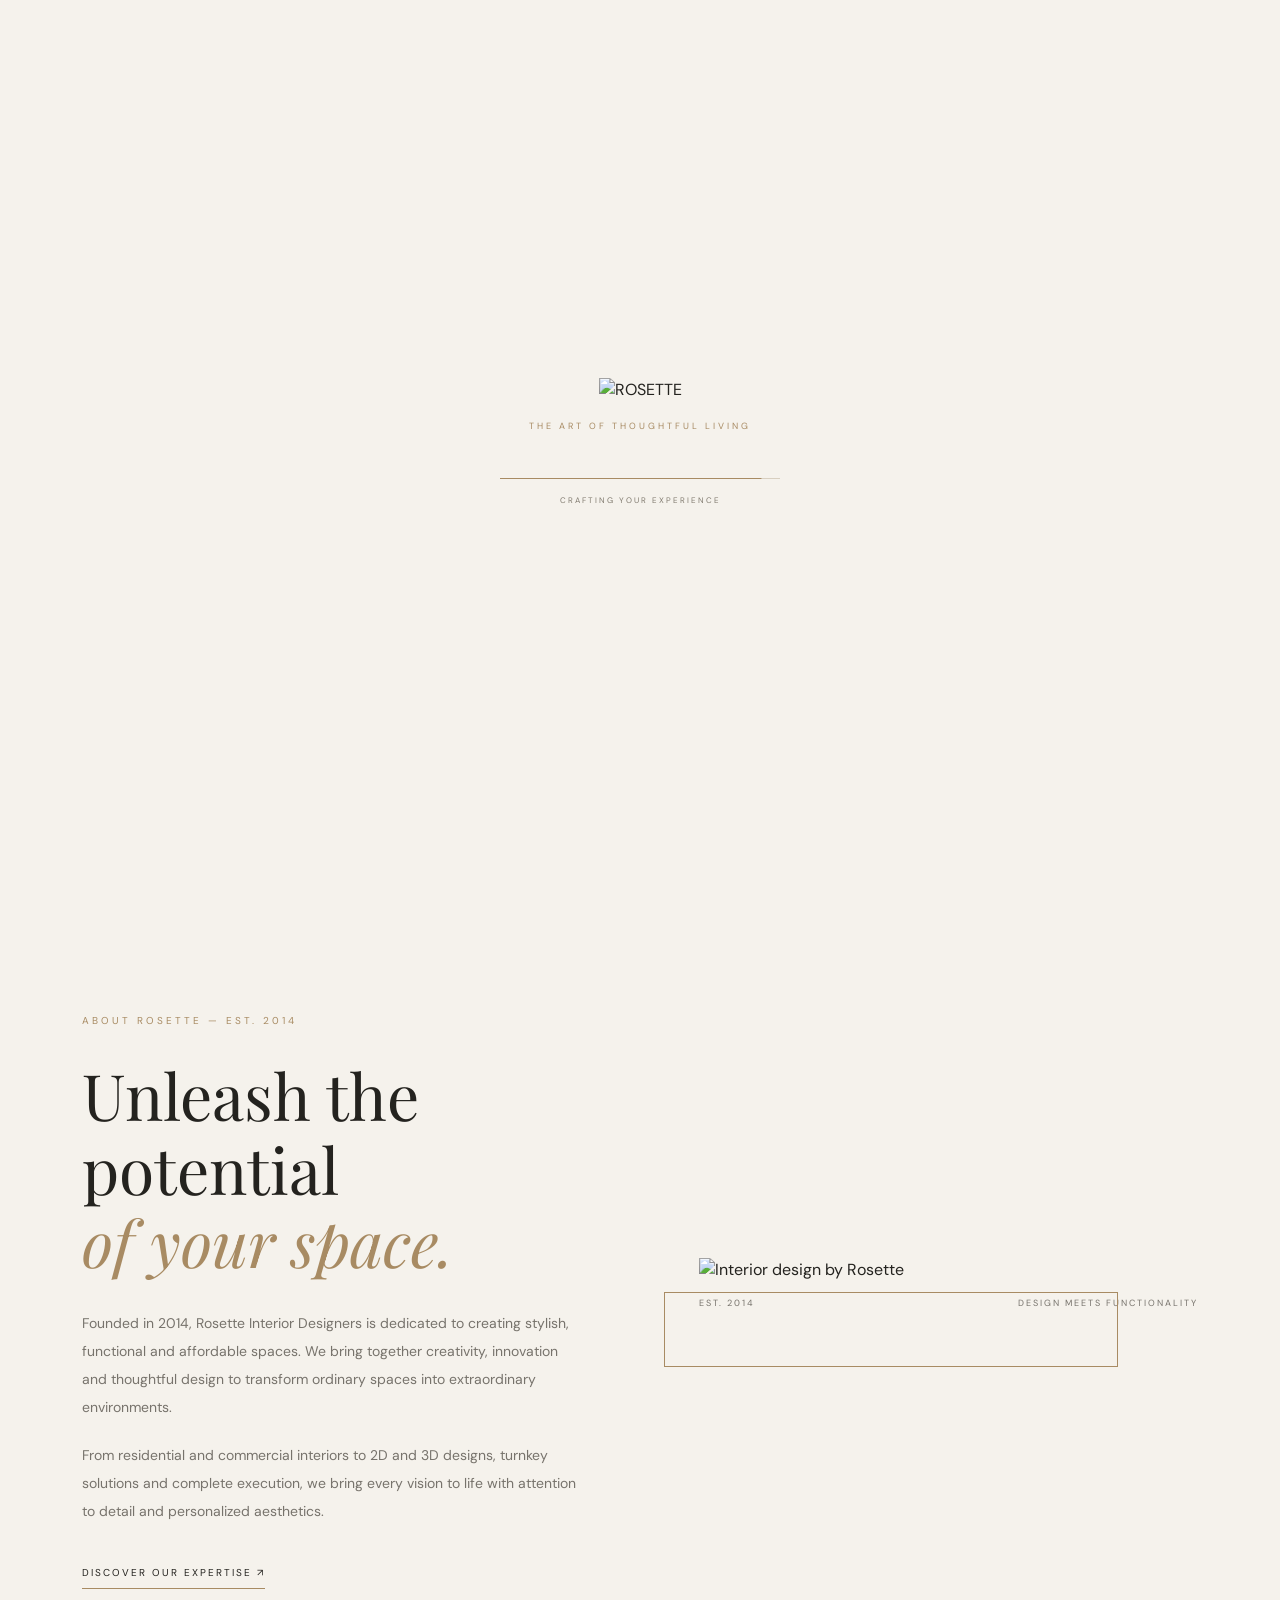
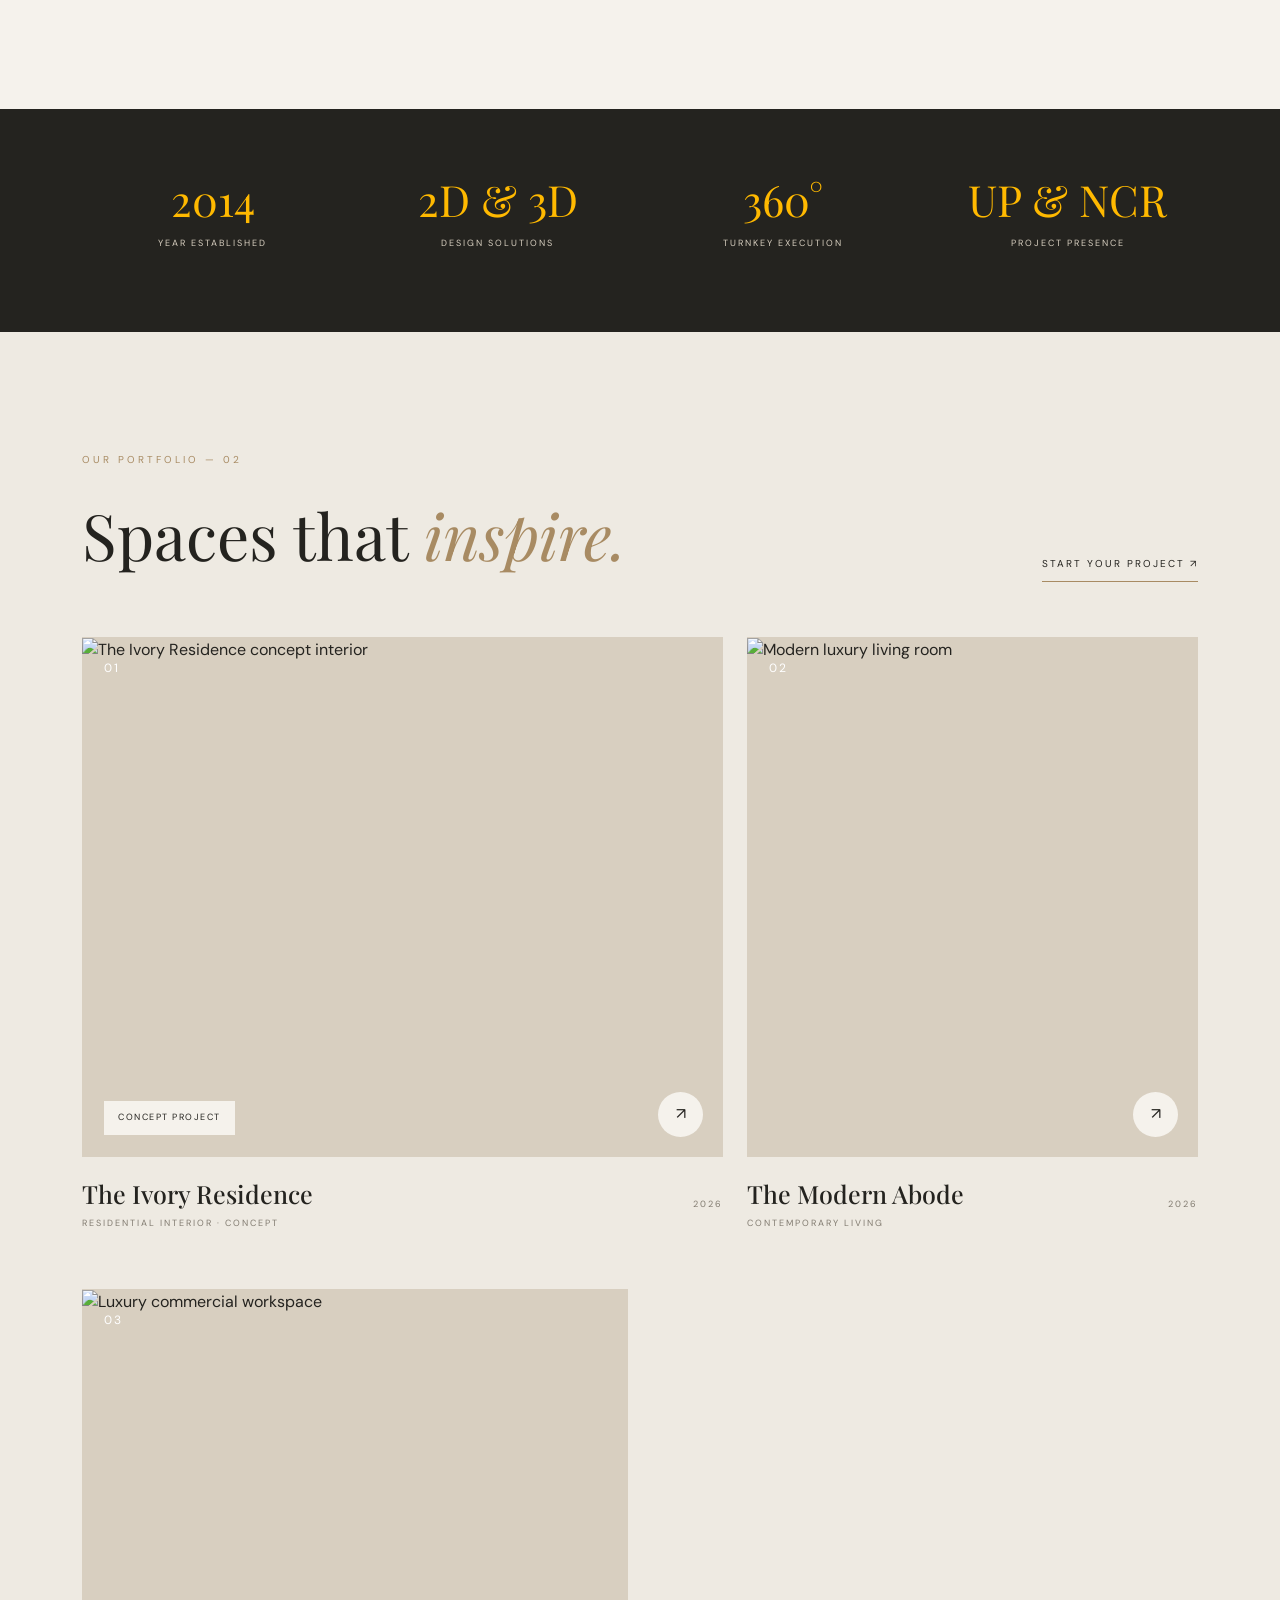
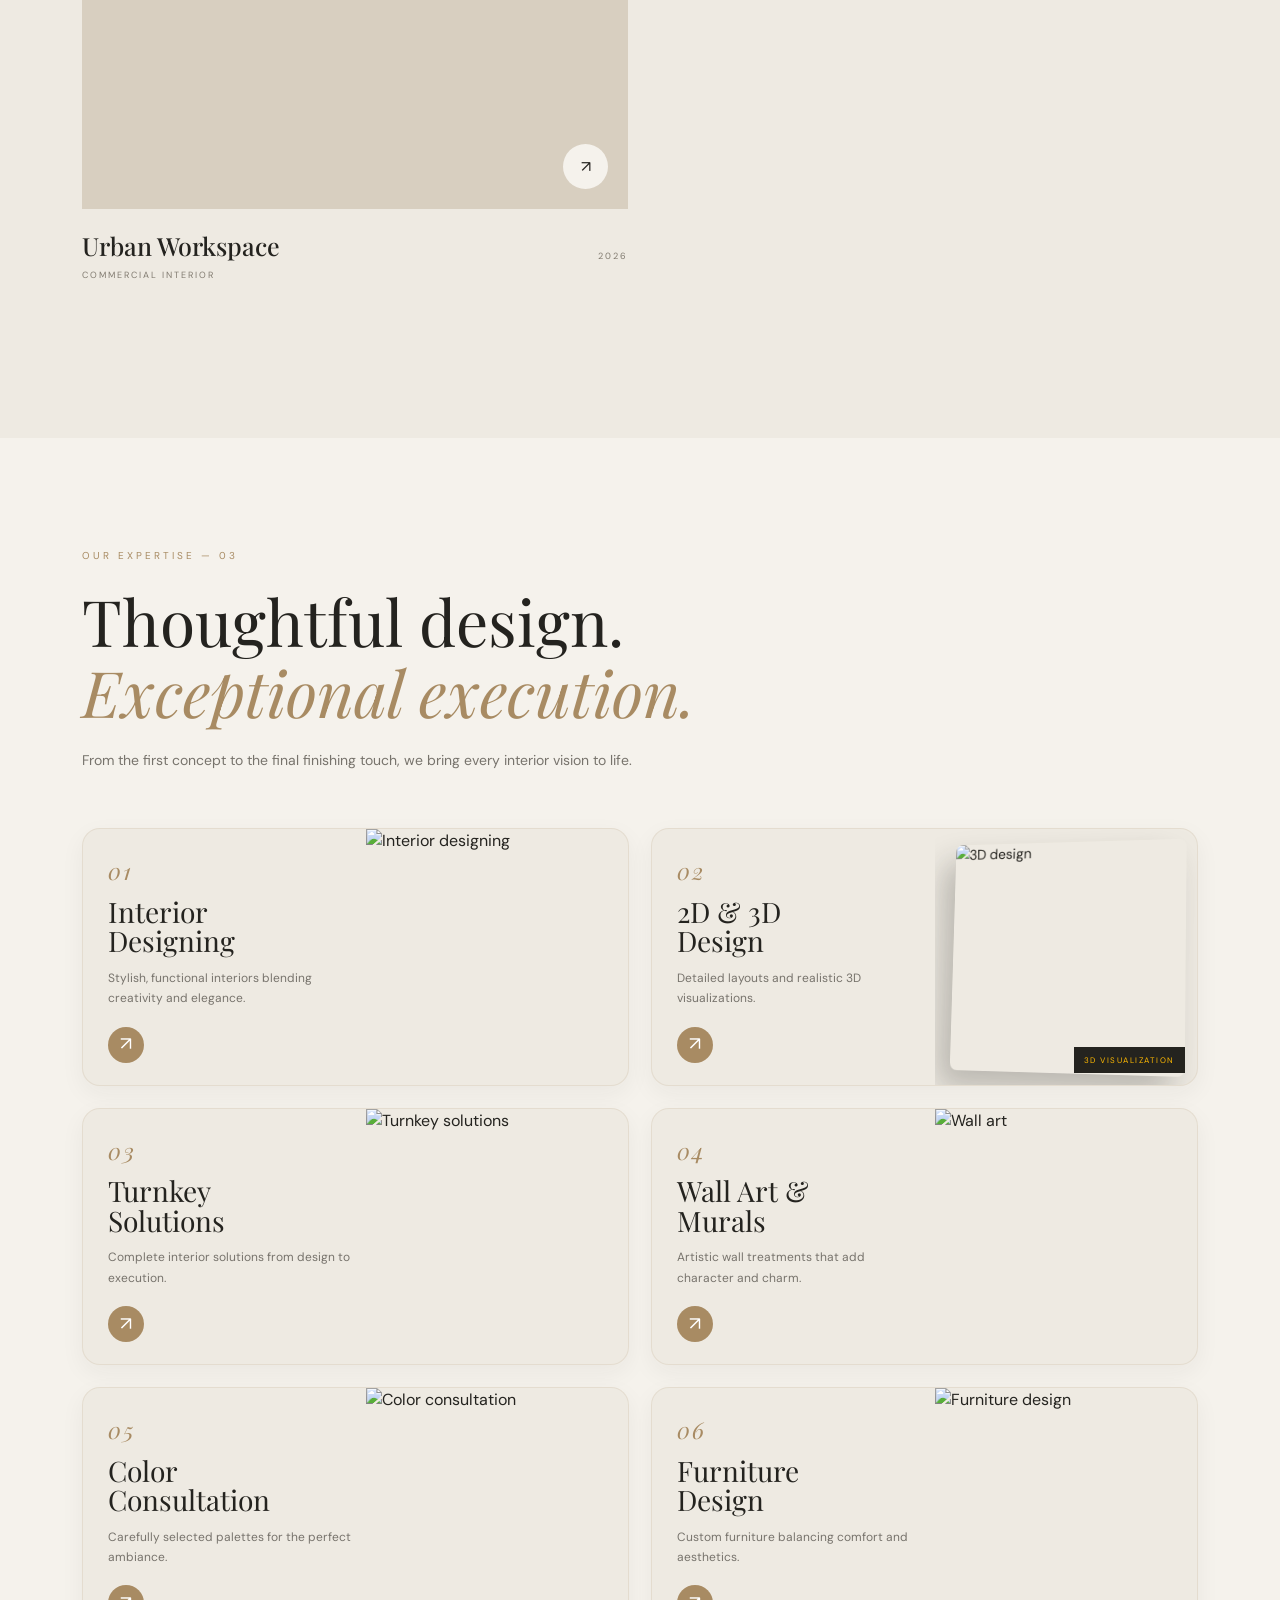
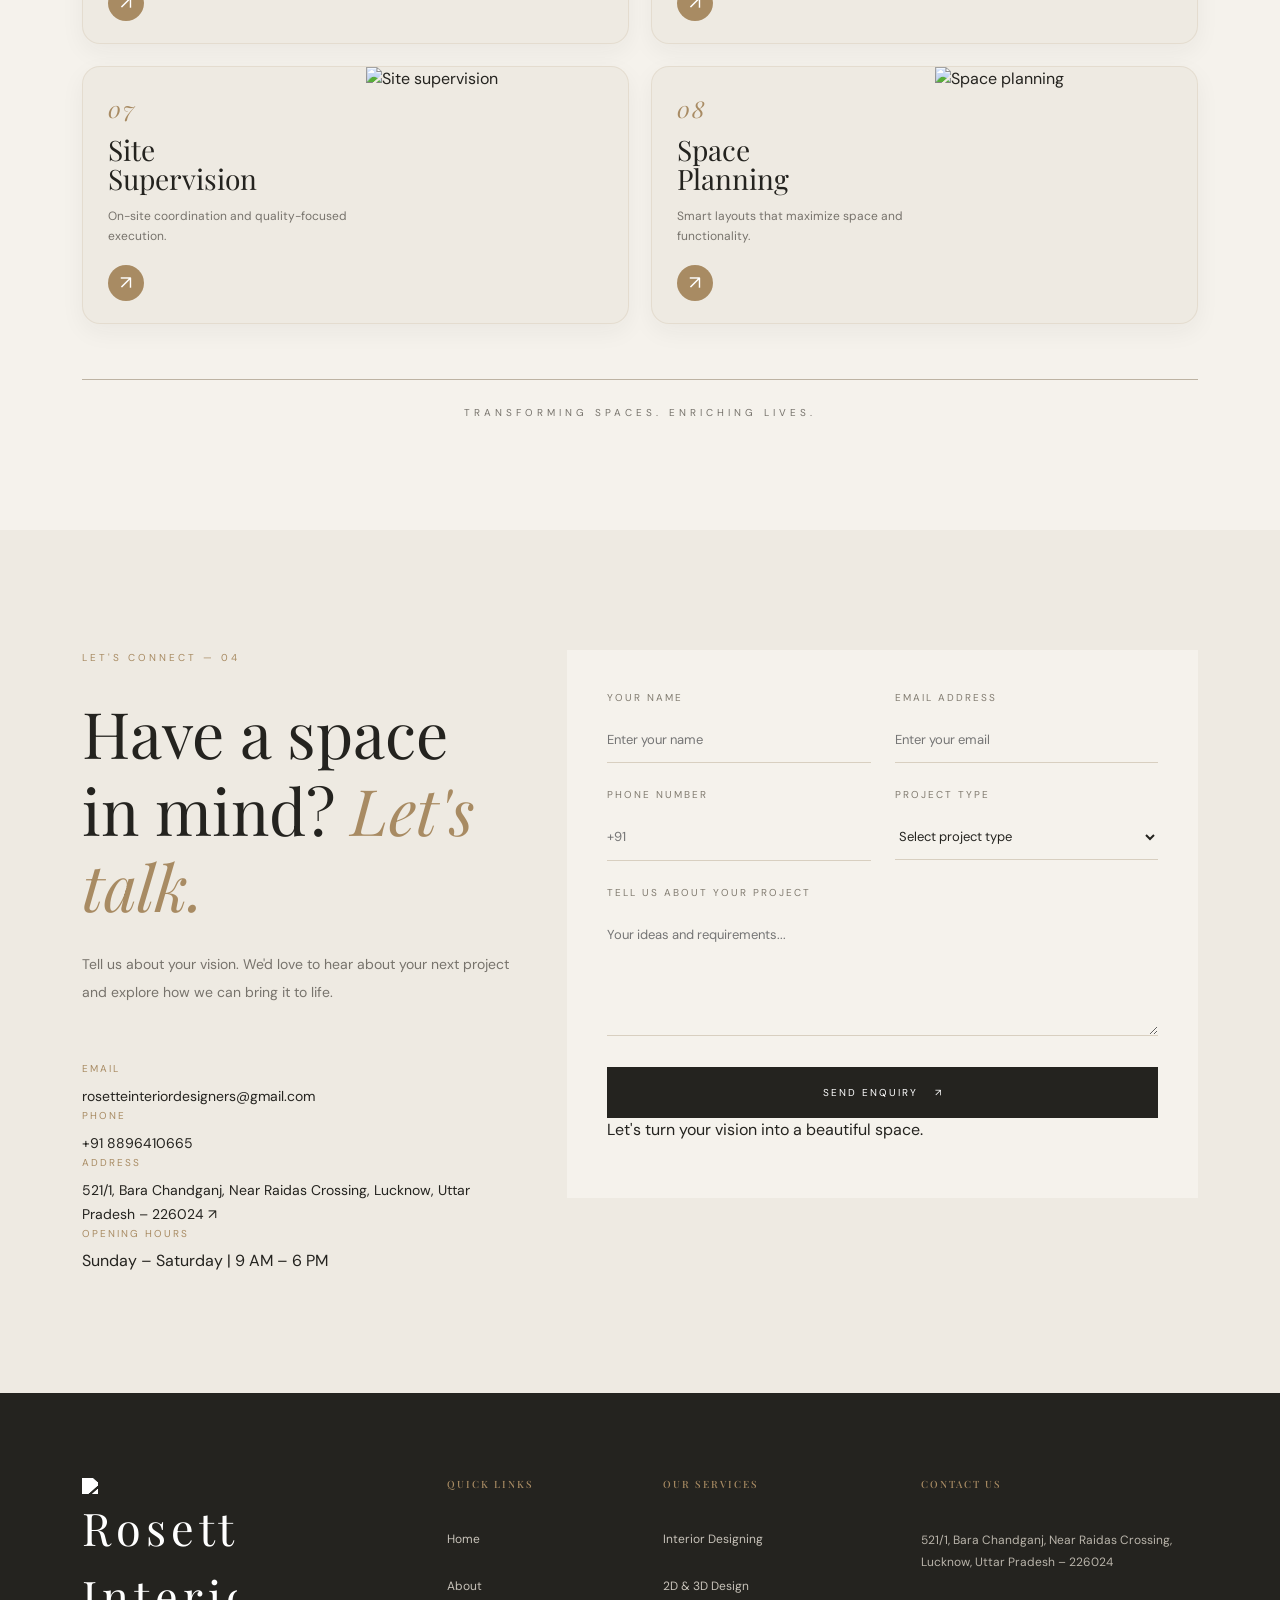
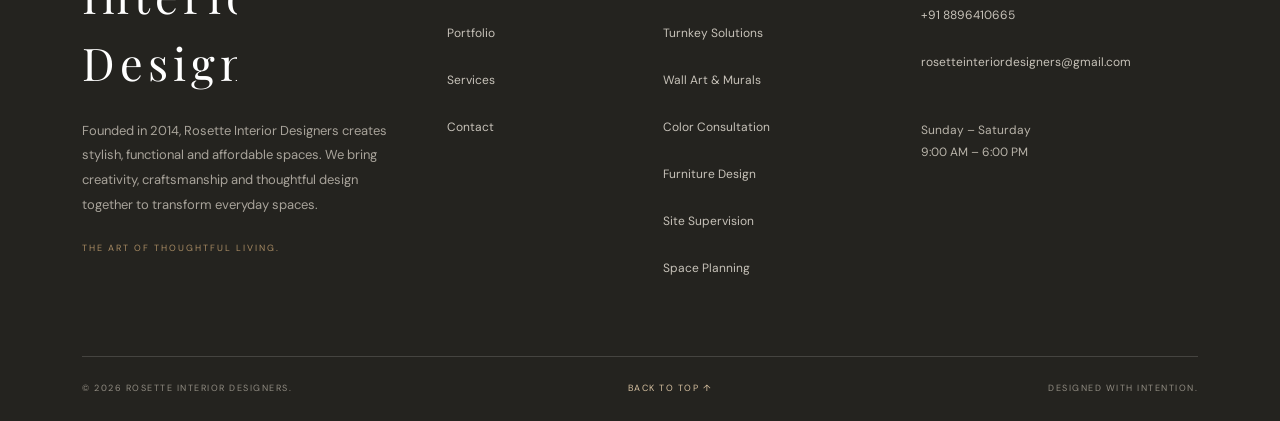
==== index.html @ 1263aec8 "Initial Rosette website" ====
<!DOCTYPE html>
<html lang="en">
<head>
    <meta charset="UTF-8">
    <meta name="viewport" content="width=device-width, initial-scale=1.0">

    <title>ROSETTE | Luxury Interior Design Studio</title>

    <!-- Google Fonts -->
    <link rel="preconnect" href="https://fonts.googleapis.com">
    <link rel="preconnect" href="https://fonts.gstatic.com" crossorigin>
    <link href="https://fonts.googleapis.com/css2?family=DM+Sans:wght@400;500;600;700&family=Playfair+Display:wght@400;500;600;700&display=swap" rel="stylesheet">

    
    <!-- Bootstrap CSS -->
    <link href="https://cdn.jsdelivr.net/npm/bootstrap@5.3.8/dist/css/bootstrap.min.css" rel="stylesheet">

    <!-- AOS CSS -->
    <link href="https://unpkg.com/aos@2.3.1/dist/aos.css" rel="stylesheet">

    <!-- Swiper CSS -->
    <link rel="stylesheet" href="https://cdn.jsdelivr.net/npm/swiper@11/swiper-bundle.min.css">

    <!-- Custom CSS -->
    <link rel="stylesheet" href="css/style.css">
    <link rel="stylesheet" href="css/responsive.css">
</head>

<body>

<!-- ROSETTE PRELOADER -->
<div class="rosette-preloader" id="preloader">

    <div class="preloader-content">

        <img src="https://rosetteinteriordesigners.co.in/wp-content/uploads/2023/11/rosette-logo-final-removebg-preview-1.png"
             alt="ROSETTE"
             class="preloader-logo">

        <p class="preloader-tagline">
            THE ART OF THOUGHTFUL LIVING
        </p>

        <div class="preloader-line">
            <span></span>
        </div>

        <p class="preloader-loading">CRAFTING YOUR EXPERIENCE</p>

    </div>

</div>





    <!-- Website content will come here -->


<!-- NAVBAR -->
<nav class="navbar navbar-expand-lg rosette-navbar">
    <div class="container-fluid px-5">

        <!-- LOGO -->
        <!-- <a class="navbar-brand" href="#">
            ROSETTE<span>.</span>
        </a> -->
<a class="navbar-brand" href="#home">
    <img src="https://rosetteinteriordesigners.co.in/wp-content/uploads/2023/11/rosette-logo-final-removebg-preview-1.png"
         alt="Rosette Interior Designers Logo"
         class="rosette-logo">
</a>

        <!-- MOBILE TOGGLE -->
        <button class="navbar-toggler" type="button"
            data-bs-toggle="collapse"
            data-bs-target="#navbarMenu">
            <span class="navbar-toggler-icon"></span>
        </button>

        <!-- NAVIGATION LINKS -->
        <div class="collapse navbar-collapse" id="navbarMenu">
            <ul class="navbar-nav ms-auto align-items-lg-center gap-lg-4">

                <li class="nav-item">
                    <a class="nav-link" href="#home">HOME</a>
                </li>

                <li class="nav-item">
                    <a class="nav-link" href="#about">ABOUT</a>
                </li>
<!--  -->



                <li class="nav-item">
                    <a class="nav-link" href="#projects">PROJECTS</a>
                </li>

                <li class="nav-item">
                    <a class="nav-link" href="#services">SERVICES</a>
                </li>



<li class="nav-item">
    <a class="nav-link" href="ceo.html">LEADERSHIP</a>
</li>


                <li class="nav-item">
                    <a class="nav-link contact-link" href="#contact">
                        LET'S TALK ↗
                    </a>
                </li>

            </ul>
        </div>

    </div>
</nav>


<!-- HERO SECTION -->
<section class="hero-section" id="home">

    <div class="hero-overlay"></div>

    <div class="hero-content">

        <p class="hero-label">INTERIOR DESIGN STUDIO — EST. 2026</p>

        <h1>
            Designing spaces.<br>
            <span>Creating emotions.</span>
        </h1>

        <p class="hero-description">
            Thoughtfully designed interiors that bring
            beauty, comfort and meaning into everyday living.
        </p>

        <a href="#projects" class="hero-button">
            EXPLORE OUR WORK <span>↗</span>
        </a>

    </div>

    <div class="hero-bottom">
        <span>RESIDENTIAL & COMMERCIAL</span>
        <span>SCROLL TO DISCOVER ↓</span>
    </div>

</section>





<!-- ABOUT SECTION -->

<section class="about-section" id="about">
  <div class="container">
    <div class="row align-items-center g-5">

      <div class="col-lg-6" data-aos="fade-right">
        <p class="section-label">ABOUT ROSETTE — EST. 2014</p>

        <h2 class="about-heading">
          Unleash the potential
          <span>of your space.</span>
        </h2>

        <p class="about-description">
          Founded in 2014, Rosette Interior Designers is dedicated
          to creating stylish, functional and affordable spaces.
          We bring together creativity, innovation and thoughtful
          design to transform ordinary spaces into extraordinary
          environments.
        </p>

        <p class="about-description">
          From residential and commercial interiors to 2D and 3D
          designs, turnkey solutions and complete execution, we
          bring every vision to life with attention to detail
          and personalized aesthetics.
        </p>

        <a href="#services" class="about-link">
          DISCOVER OUR EXPERTISE ↗
        </a>
      </div>

      <div class="col-lg-6" data-aos="fade-left">
        <div class="about-image-wrapper">
          <img
            src="https://images.unsplash.com/photo-1600210492486-724fe5c67fb0?q=85&w=1000"
            alt="Interior design by Rosette"
            class="about-image"
          >

          <div class="image-caption">
            <span>EST. 2014</span>
            <span>DESIGN MEETS FUNCTIONALITY</span>
          </div>
        </div>
      </div>

    </div>
  </div>
</section>

  








<!--  -->

<section class="experience-section">
  <div class="container">
    <div class="row g-4 text-center">

      <div class="col-6 col-lg-3">
        <h2>2014</h2>
        <p>YEAR ESTABLISHED</p>
      </div>

      <div class="col-6 col-lg-3">
        <h2>2D & 3D</h2>
        <p>DESIGN SOLUTIONS</p>
      </div>

      <div class="col-6 col-lg-3">
        <h2>360°</h2>
        <p>TURNKEY EXECUTION</p>
      </div>

      <div class="col-6 col-lg-3">
        <h2>UP & NCR</h2>
        <p>PROJECT PRESENCE</p>
      </div>

    </div>
  </div>
</section>





<!-- FEATURED PROJECTS -->
<section class="projects-section" id="projects">

    <div class="container">

        <div class="projects-heading" data-aos="fade-up">
            <div>
                <p class="section-label">OUR PORTFOLIO — 02</p>
                <h2 class="projects-title">
                    Spaces that <span>inspire.</span>
                </h2>
            </div>

            <a href="#contact" class="view-all">
                START YOUR PROJECT ↗
            </a>
        </div>

        <div class="row g-4">

            <!-- PROJECT 1 -->
           
<div class="col-lg-7" data-aos="fade-up">
    <a href="projects/project.html?id=1" class="project-card">
        <div class="project-image">
            <img src="https://images.unsplash.com/photo-1600210492486-724fe5c67fb0?q=85&w=1400"
                 alt="The Ivory Residence concept interior">
            <span class="project-number">01</span>
            <span class="project-arrow">↗</span>
            <span class="concept-tag">CONCEPT PROJECT</span>
        </div>

        <div class="project-info">
            <div>
                <h3>The Ivory Residence</h3>
                <p>RESIDENTIAL INTERIOR · CONCEPT</p>
            </div>
            <span>2026</span>
        </div>
    </a>
</div>


            <!-- PROJECT 2 -->
            <div class="col-lg-5" data-aos="fade-up" data-aos-delay="150">

                <a href="projects/project.html?id=2"
                   class="project-card">

                    <div class="project-image">
                        <img
                            src="https://images.unsplash.com/photo-1600607687939-ce8a6c25118c?q=85&w=1200"
                            alt="Modern luxury living room"
                        >

                        <span class="project-number">02</span>
                        <span class="project-arrow">↗</span>
                    </div>

                    <div class="project-info">
                        <div>
                            <h3>The Modern Abode</h3>
                            <p>CONTEMPORARY LIVING</p>
                        </div>
                        <span>2026</span>
                    </div>

                </a>
            </div>

            <!-- PROJECT 3 -->
            <div class="col-lg-6" data-aos="fade-up">

                <a href="projects/project.html?id=3"
                   class="project-card">

                    <div class="project-image">
                        <img
                            src="https://images.unsplash.com/photo-1497366754035-f200968a6e72?q=85&w=1200"
                            alt="Luxury commercial workspace"
                        >

                        <span class="project-number">03</span>
                        <span class="project-arrow">↗</span>
                    </div>

                    <div class="project-info">
                        <div>
                            <h3>Urban Workspace</h3>
                            <p>COMMERCIAL INTERIOR</p>
                        </div>
                        <span>2026</span>
                    </div>

                </a>
            </div>

        </div>

    </div>

</section>

<!-- service -->


<!-- ================= SERVICES SECTION ================= -->


<!-- ================= SERVICES SECTION ================= -->

<section class="services-section" id="services">
  <div class="container">

    <div class="services-heading" data-aos="fade-up">
      <p class="section-label">OUR EXPERTISE — 03</p>
      <h2>Thoughtful design.<br><em>Exceptional execution.</em></h2>
      <p>From the first concept to the final finishing touch, we bring every interior vision to life.</p>
    </div>

    <div class="services-grid">

      <article class="service-card">
        <div class="service-content">
          <span class="service-number">01</span>
          <h3>Interior<br>Designing</h3>
          <p>Stylish, functional interiors blending creativity and elegance.</p>
          <button class="service-link" data-service="interior">↗</button>
        </div>
        <div class="service-image">
          <img src="https://images.unsplash.com/photo-1600210492486-724fe5c67fb0?q=85&w=900" alt="Interior designing">
        </div>
      </article>

      <article class="service-card service-card-3d">
        <div class="service-content">
          <span class="service-number">02</span>
          <h3>2D & 3D<br>Design</h3>
          <p>Detailed layouts and realistic 3D visualizations.</p>
          <button class="service-link" data-service="design">↗</button>
        </div>
        <div class="service-image">
          <img src="https://images.unsplash.com/photo-1600607687939-ce8a6c25118c?q=85&w=900" alt="3D design">
          <span class="three-d-label">3D VISUALIZATION</span>
        </div>
      </article>

      <article class="service-card">
        <div class="service-content">
          <span class="service-number">03</span>
          <h3>Turnkey<br>Solutions</h3>
          <p>Complete interior solutions from design to execution.</p>
          <button class="service-link" data-service="turnkey">↗</button>
        </div>
        <div class="service-image">
          <img src="https://images.unsplash.com/photo-1600607687920-4e2a09cf159d?q=85&w=900" alt="Turnkey solutions">
        </div>
      </article>

      <article class="service-card">
        <div class="service-content">
          <span class="service-number">04</span>
          <h3>Wall Art &<br>Murals</h3>
          <p>Artistic wall treatments that add character and charm.</p>
          <button class="service-link" data-service="wallart">↗</button>
        </div>
        <div class="service-image">
          <img src="https://images.unsplash.com/photo-1616486338812-3dadae4b4ace?q=85&w=900" alt="Wall art">
        </div>
      </article>

      <article class="service-card">
        <div class="service-content">
          <span class="service-number">05</span>
          <h3>Color<br>Consultation</h3>
          <p>Carefully selected palettes for the perfect ambiance.</p>
          <button class="service-link" data-service="color">↗</button>
        </div>
        <div class="service-image">
          <img src="https://images.unsplash.com/photo-1513519245088-0e12902e5a38?q=85&w=900" alt="Color consultation">
        </div>
      </article>

      <article class="service-card">
        <div class="service-content">
          <span class="service-number">06</span>
          <h3>Furniture<br>Design</h3>
          <p>Custom furniture balancing comfort and aesthetics.</p>
          <button class="service-link" data-service="furniture">↗</button>
        </div>
        <div class="service-image">
          <img src="https://images.unsplash.com/photo-1586023492125-27b2c045efd7?fm=jpg&q=60&w=3000&auto=format&fit=crop&ixlib=rb-4.1.0&ixid=NHwxMjA3fDA%3D" alt="Furniture design">
        </div>
      </article>

      <article class="service-card">
        <div class="service-content">
          <span class="service-number">07</span>
          <h3>Site<br>Supervision</h3>
          <p>On-site coordination and quality-focused execution.</p>
          <button class="service-link" data-service="supervision">↗</button>
        </div>
        <div class="service-image">
          <img src="https://images.unsplash.com/photo-1503387762-592deb58ef4e?q=85&w=900" alt="Site supervision">
        </div>
      </article>

      <article class="service-card">
        <div class="service-content">
          <span class="service-number">08</span>
          <h3>Space<br>Planning</h3>
          <p>Smart layouts that maximize space and functionality.</p>
          <button class="service-link" data-service="space">↗</button>
        </div>
        <div class="service-image">
          <img src="https://images.unsplash.com/photo-1600566753086-00f18fb6b3ea?q=85&w=900" alt="Space planning">
        </div>
      </article>

    </div>

    <div class="services-bottom-line">
      TRANSFORMING SPACES. ENRICHING LIVES.
    </div>

  </div>
</section>


<!-- ================= SERVICE DETAILS MODAL ================= -->

<div class="service-modal" id="serviceModal" hidden>

  <div class="service-modal-overlay" data-close-modal></div>

  <div class="service-modal-box" role="dialog"
       aria-modal="true" aria-labelledby="modalTitle">

    <button class="modal-close" type="button"
            data-close-modal aria-label="Close popup">
      &times;
    </button>

    <div class="modal-layout">

      <div class="modal-image-wrapper">
        <img id="modalImage" src="" alt="">
        <span class="modal-image-label">ROSETTE — OUR EXPERTISE</span>
      </div>

      <div class="modal-content">

        <p class="section-label" id="modalNumber">01 — OUR SERVICES</p>

        <h2 id="modalTitle">Interior Designing</h2>

        <p class="modal-description" id="modalDescription"></p>

        <div class="modal-divider"></div>

        <h4>EXPLORE OUR SERVICES</h4>

        <p class="modal-hint">Select the areas you are interested in.</p>

        <div class="modal-options" id="modalOptions"></div>

      
<div class="modal-bottom">
    <p>Let's bring your vision to life.</p>

    <div class="modal-actions">
        <button type="button" class="modal-back" id="modalBack">
            ← BACK
        </button>

        <button type="button" class="modal-enquire" id="modalEnquire">
            CONTINUE <span>↗</span>
        </button>
    </div>
</div>


      </div>
    </div>
  </div>
</div>


<!--  -->

<!-- contact -->




<section class="contact-section" id="contact">
    <div class="container">

        <div class="row g-5">

            <!-- LEFT SIDE: CONTACT DETAILS -->
            <div class="col-lg-5" data-aos="fade-right">

                <p class="section-label">LET'S CONNECT — 04</p>

                <h2>
                    Have a space in mind?
                    <em>Let's talk.</em>
                </h2>

                <p class="contact-description">
                    Tell us about your vision. We'd love to hear about
                    your next project and explore how we can bring it to life.
                </p>

                <div class="contact-details">

                    <div class="contact-detail-item">
                        <p>EMAIL</p>
                        <a href="mailto:rosetteinteriordesigners@gmail.com">
                            rosetteinteriordesigners@gmail.com
                        </a>
                    </div>

                    <div class="contact-detail-item">
                        <p>PHONE</p>
                        <a href="tel:+918896410665">
                            +91 8896410665
                        </a>
                    </div>

                    <div class="contact-detail-item">
                        <p>ADDRESS</p>
                        <a href="https://www.google.com/maps/search/?api=1&query=521%2F1+Bara+Chandganj+Near+Raidas+Crossing+Lucknow+Uttar+Pradesh+226024"
                           target="_blank">
                            521/1, Bara Chandganj, Near Raidas Crossing,
                            Lucknow, Uttar Pradesh – 226024 ↗
                        </a>
                    </div>

                    <div class="contact-detail-item">
                        <p>OPENING HOURS</p>
                        <span>Sunday – Saturday | 9 AM – 6 PM</span>
                    </div>

                </div>

            </div>


            <!-- RIGHT SIDE: CONTACT FORM -->
            <div class="col-lg-7" data-aos="fade-left">

                <form class="contact-form" id="contactForm">

                    <div class="row">

                        <div class="col-md-6 mb-4">
                            <label for="clientName">YOUR NAME</label>
                            <input type="text" id="clientName"
                                placeholder="Enter your name" required>
                        </div>

                        <div class="col-md-6 mb-4">
                            <label for="clientEmail">EMAIL ADDRESS</label>
                            <input type="email" id="clientEmail"
                                placeholder="Enter your email" required>
                        </div>

                    </div>

                    <div class="row">

                        <div class="col-md-6 mb-4">
                            <label for="clientPhone">PHONE NUMBER</label>
                            <input type="tel" id="clientPhone"
                                placeholder="+91" required>
                        </div>

                        <div class="col-md-6 mb-4">
                            <label for="projectType">PROJECT TYPE</label>
                            <select id="projectType" required>
                                <option value="">Select project type</option>
                                <option>Residential</option>
                                <option>Commercial</option>
                                <option>Renovation</option>
                                <option>Other</option>
                            </select>
                        </div>

                    </div>

                    <div class="mb-4">
                        <label for="clientMessage">
                            TELL US ABOUT YOUR PROJECT
                        </label>

                        <textarea id="clientMessage" rows="5"
                            placeholder="Your ideas and requirements..."
                            required></textarea>
                    </div>

                    <button type="submit" class="contact-submit">
                        SEND ENQUIRY <span>↗</span>
                    </button>

                    <p class="contact-form-note">
                        Let's turn your vision into a beautiful space.
                    </p>

                </form>

            </div>

        </div>

    </div>
</section>








<!-- footer -->
<!-- <footer class="rosette-footer">
  <div class="container">
    <div class="footer-top">
      <div class="footer-main">
        <a href="#home" class="footer-logo">ROSETTE<span>.</span></a>
        <p>The Art of Thoughtful Living.</p>
      </div>

      <div class="footer-column">
        <h4>EXPLORE</h4>
        <a href="#home">Home</a>
        <a href="#about">About</a>
        <a href="#projects">Projects</a>
        <a href="#services">Services</a>
      </div>

      <div class="footer-column">
        <h4>CONNECT</h4>
        <a href="#contact">Contact Us</a>
        <a href="mailto:hello@rosette.design">Email Us ↗</a>
        <a href="#" target="_blank">Instagram ↗</a>
      </div>
    </div>

    <div class="footer-bottom">
      <span>© 2026 ROSETTE. ALL RIGHTS RESERVED.</span>
      <a href="#home">BACK TO TOP ↑</a>
      <span>DESIGNED WITH INTENTION.</span>
    </div>
  </div>
</footer> -->




<footer class="rosette-footer">
    <div class="container">

        <div class="footer-top">

            <!-- BRAND -->
            <div class="footer-main">
                <a href="#home" class="footer-logo">
                    <img src="https://rosetteinteriordesigners.co.in/wp-content/uploads/2023/11/rosette-logo-final-removebg-preview-1.png"
                         alt="Rosette Interior Designers">
                </a>

                <p class="footer-about">
                    Founded in 2014, Rosette Interior Designers creates
                    stylish, functional and affordable spaces. We bring
                    creativity, craftsmanship and thoughtful design
                    together to transform everyday spaces.
                </p>

                <span class="footer-tagline">
                    THE ART OF THOUGHTFUL LIVING.
                </span>
            </div>


            <!-- QUICK LINKS -->
            <div class="footer-column">
                <h4>QUICK LINKS</h4>

                <a href="#home">Home</a>
                <a href="#about">About</a>
                <a href="#projects">Portfolio</a>
                <a href="#services">Services</a>
                <a href="#contact">Contact</a>
            </div>


            <!-- SERVICES -->
            <div class="footer-column">
                <h4>OUR SERVICES</h4>

                <a href="#services">Interior Designing</a>
                <a href="#services">2D & 3D Design</a>
                <a href="#services">Turnkey Solutions</a>
                <a href="#services">Wall Art & Murals</a>
                <a href="#services">Color Consultation</a>
                <a href="#services">Furniture Design</a>
                <a href="#services">Site Supervision</a>
                <a href="#services">Space Planning</a>
            </div>


            <!-- CONTACT -->
            <div class="footer-column footer-contact">
                <h4>CONTACT US</h4>

                <p>
                    521/1, Bara Chandganj, Near Raidas Crossing,
                    Lucknow, Uttar Pradesh – 226024
                </p>

                <a href="tel:+918896410665">
                    +91 8896410665
                </a>

                <a href="mailto:rosetteinteriordesigners@gmail.com">
                    rosetteinteriordesigners@gmail.com
                </a>

                <p class="footer-hours">
                    Sunday – Saturday<br>
                    9:00 AM – 6:00 PM
                </p>
            </div>

        </div>


        <!-- FOOTER BOTTOM -->
        <div class="footer-bottom">

            <span>© 2026 ROSETTE INTERIOR DESIGNERS.</span>

            <a href="#home">BACK TO TOP ↑</a>

            <span>DESIGNED WITH INTENTION.</span>

        </div>

    </div>
</footer>







<script src="https://unpkg.com/lenis@1.3.23/dist/lenis.min.js"></script>

    <!-- Bootstrap JS -->
    <script src="https://cdn.jsdelivr.net/npm/bootstrap@5.3.8/dist/js/bootstrap.bundle.min.js"></script>

    <!-- GSAP -->
    <script src="https://cdn.jsdelivr.net/npm/gsap@3.15.0/dist/gsap.min.js"></script>
    <script src="https://cdn.jsdelivr.net/npm/gsap@3.15.0/dist/ScrollTrigger.min.js"></script>

    <!-- Lenis -->
    <script src="https://cdn.jsdelivr.net/npm/lenis@1.3.23/dist/lenis.min.js"></script>

    <!-- Swiper JS -->
    <script src="https://cdn.jsdelivr.net/npm/swiper@11/swiper-bundle.min.js"></script>

    <!-- AOS JS -->
    <script src="https://unpkg.com/aos@2.3.1/dist/aos.js"></script>

    <!-- Custom JavaScript -->
    <script src="js/smooth-scroll.js"></script>
    <script src="js/animations.js"></script>
    <script src="js/slider.js"></script>
    <script src="js/main.js"></script>

</body>
</html>
---- css/style.css ----
/* GLOBAL RESET */

* {
    margin: 0;
    padding: 0;
    box-sizing: border-box;
}

html {
    scroll-behavior: auto;
}

body {
    background: #F5F2EC;
    color: #24231F;
    font-family: 'DM Sans', sans-serif;
    overflow-x: hidden;
}

h1, h2, h3, h4 {
    font-family: 'Playfair Display', serif;
}

a {
    text-decoration: none;
    color: inherit;
}




/* ROSETTE NAVBAR */

.rosette-navbar {
    width: 100%;
    padding: 25px 0;
    background: #F5F2EC;
    border-bottom: 1px solid rgba(36, 35, 31, 0.12);
}

.navbar-brand {
    font-family: 'Playfair Display', serif;
    font-size: 30px;
    letter-spacing: 4px;
    font-weight: 500;
    color: #24231F;
}

.navbar-brand span {
    color: #A88B63;
}

.rosette-navbar .nav-link {
    color: #24231F;
    font-size: 11px;
    letter-spacing: 1.8px;
    font-weight: 500;
    transition: color 0.3s ease;
}

.rosette-navbar .nav-link:hover {
    color: #A88B63;
}

.rosette-navbar .contact-link {
    border: 1px solid #A88B63;
    padding: 12px 20px;
}

.rosette-navbar .contact-link:hover {
    background: #A88B63;
    color: white;
}

.navbar-toggler {
    border: none;
    box-shadow: none !important;
}



/* HERO SECTION */

.hero-section {
    min-height: 88vh;
    position: relative;
    display: flex;
    align-items: center;
    padding: 100px 10%;
    color: white;

    background-image: url('https://images.unsplash.com/photo-1600210492486-724fe5c67fb0?q=90&w=2000');
    background-size: cover;
    background-position: center;
}

.hero-overlay {
    position: absolute;
    inset: 0;
    background: linear-gradient(
        90deg,
        rgba(20, 19, 16, 0.75),
        rgba(20, 19, 16, 0.15)
    );
}

.hero-content {
    position: relative;
    z-index: 2;
    max-width: 800px;
}

.hero-label {
    font-size: 11px;
    letter-spacing: 4px;
    margin-bottom: 30px;
}

.hero-content h1 {
    font-family: 'Playfair Display', serif;
    font-size: clamp(48px, 7vw, 88px);
    font-weight: 400;
    line-height: 1.1;
    margin-bottom: 25px;
}

.hero-content h1 span {
    color: #D8C2A2;
    font-style: italic;
}

.hero-description {
    max-width: 460px;
    font-size: 15px;
    line-height: 1.8;
    color: #E5E1DA;
    margin-bottom: 35px;
}

.hero-button {
    display: inline-block;
    color: white;
    border: 1px solid rgba(255,255,255,0.7);
    padding: 16px 25px;
    font-size: 11px;
    letter-spacing: 2px;
    transition: 0.3s ease;
}

.hero-button:hover {
    background: white;
    color: #24231F;
}

.hero-button span {
    margin-left: 15px;
}

.hero-bottom {
    position: absolute;
    z-index: 2;
    bottom: 30px;
    left: 10%;
    right: 10%;
    display: flex;
    justify-content: space-between;
    font-size: 10px;
    letter-spacing: 2px;
}



/* STICKY NAVBAR */

.rosette-navbar {
    position: sticky;
    top: 0;
    z-index: 1000;
    transition: all 0.4s ease;
}

.rosette-navbar.navbar-scrolled {
    background: rgba(245, 242, 236, 0.95);
    backdrop-filter: blur(12px);
    padding-top: 12px;
    padding-bottom: 12px;
    box-shadow: 0 4px 20px rgba(0, 0, 0, 0.06);
}



/* ABOUT SECTION */

.about-section {
    padding: 120px 0;
    background: #F5F2EC;
}

.section-label {
    font-size: 10px;
    letter-spacing: 3px;
    color: #A88B63;
    margin-bottom: 30px;
}

.about-heading {
    font-family: 'Playfair Display', serif;
    font-size: clamp(40px, 5vw, 65px);
    font-weight: 400;
    line-height: 1.15;
    margin-bottom: 30px;
}

.about-heading span {
    display: block;
    color: #A88B63;
    font-style: italic;
}

.about-description {
    color: #77736C;
    font-size: 14px;
    line-height: 2;
    max-width: 500px;
    margin-bottom: 20px;
}

.about-link {
    display: inline-block;
    margin-top: 20px;
    padding-bottom: 8px;
    border-bottom: 1px solid #A88B63;
    color: #24231F;
    font-size: 10px;
    letter-spacing: 2px;
    transition: 0.3s;
}

.about-link:hover {
    color: #A88B63;
}

.about-image-wrapper {
    position: relative;
    padding: 0 0 35px 35px;
}

.about-image-wrapper::before {
    content: "";
    position: absolute;
    top: 35px;
    left: 0;
    width: 85%;
    height: 85%;
    border: 1px solid #A88B63;
}

.about-image {
    width: 100%;
    height: 530px;
    object-fit: cover;
    position: relative;
    z-index: 1;
}

.image-caption {
    display: flex;
    justify-content: space-between;
    padding-top: 15px;
    font-size: 9px;
    letter-spacing: 2px;
    color: #77736C;
}




/* FEATURED PROJECTS */

.projects-section {
    padding: 120px 0;
    background: #EEEAE2;
}

.projects-heading {
    display: flex;
    justify-content: space-between;
    align-items: end;
    margin-bottom: 55px;
}

.projects-title {
    font-family: 'Playfair Display', serif;
    font-size: clamp(42px, 5vw, 68px);
    font-weight: 400;
}

.projects-title span {
    color: #A88B63;
    font-style: italic;
}

.view-all {
    color: #24231F;
    font-size: 10px;
    letter-spacing: 2px;
    border-bottom: 1px solid #A88B63;
    padding-bottom: 10px;
}

.project-card {
    display: block;
    color: #24231F;
}

.project-image {
    height: 440px;
    position: relative;
    overflow: hidden;
    background: #D8CFC0;
}

.project-card:nth-child(1) .project-image {
    height: 520px;
}

.project-image img {
    width: 100%;
    height: 100%;
    object-fit: cover;
    transition: transform 1s cubic-bezier(.2,.7,.2,1);
}

.project-card:hover .project-image img {
    transform: scale(1.08);
}

.project-number {
    position: absolute;
    top: 22px;
    left: 22px;
    color: white;
    font-size: 12px;
    letter-spacing: 2px;
}

.project-arrow {
    position: absolute;
    right: 20px;
    bottom: 20px;
    width: 45px;
    height: 45px;
    display: grid;
    place-items: center;
    background: #F5F2EC;
    color: #24231F;
    border-radius: 50%;
    transition: 0.4s;
}

.project-card:hover .project-arrow {
    background: #A88B63;
    color: white;
    transform: rotate(45deg);
}

.project-info {
    display: flex;
    justify-content: space-between;
    align-items: center;
    padding: 22px 0 35px;
}

.project-info h3 {
    font-family: 'Playfair Display', serif;
    font-size: 25px;
    margin-bottom: 8px;
}

.project-info p,
.project-info > span {
    font-size: 9px;
    letter-spacing: 2px;
    color: #817B70;
    margin: 0;
}




/* SERVICES */

.services-section {
  padding: 120px 0;
  background: #F5F2EC;
}

.services-header {
  max-width: 650px;
  margin-bottom: 65px;
}

.services-header h2,
.contact-section h2 {
  font-family: 'Playfair Display', serif;
  font-size: clamp(42px, 5vw, 68px);
  font-weight: 400;
  line-height: 1.2;
}

.services-header h2 em,
.contact-section h2 em {
  color: #A88B63;
}

.services-header > p:last-child {
  color: #77736C;
  font-size: 14px;
  line-height: 1.8;
  margin-top: 20px;
}

.service-item {
  display: grid;
  grid-template-columns: 80px 1fr 50px;
  align-items: center;
  gap: 20px;
  padding: 35px 10px;
  border-top: 1px solid #D8CFC0;
  transition: padding .4s ease, background .4s ease;
}

.service-item:last-child {
  border-bottom: 1px solid #D8CFC0;
}

.service-item:hover {
  padding-left: 25px;
  background: #EEEAE2;
}

.service-number {
  color: #A88B63;
  font-size: 11px;
  letter-spacing: 2px;
}

.service-item h3 {
  font-family: 'Playfair Display', serif;
  font-size: 28px;
  font-weight: 400;
}

.service-item p {
  color: #77736C;
  font-size: 13px;
  margin: 8px 0 0;
}

.service-arrow {
  font-size: 25px;
  transition: transform .3s;
}

.service-item:hover .service-arrow {
  transform: translate(5px, -5px);
}

/* CONTACT */

.contact-section {
  padding: 120px 0;
  background: #EEEAE2;
}

.contact-description {
  color: #77736C;
  font-size: 14px;
  line-height: 2;
  max-width: 430px;
  margin-top: 25px;
}

.contact-details {
  margin-top: 55px;
}

.contact-details p {
  color: #A88B63;
  font-size: 10px;
  letter-spacing: 2px;
  margin-bottom: 8px;
}

.contact-details a {
  color: #24231F;
  font-size: 14px;
}

.contact-form {
  padding: 40px;
  background: #F5F2EC;
}

.contact-form label {
  display: block;
  margin-bottom: 12px;
  font-size: 10px;
  letter-spacing: 2px;
  color: #817B70;
}

.contact-form input,
.contact-form select,
.contact-form textarea {
  width: 100%;
  padding: 13px 0;
  border: none;
  border-bottom: 1px solid #D8CFC0;
  outline: none;
  background: transparent;
  color: #24231F;
  font-family: 'DM Sans', sans-serif;
  font-size: 13px;
}

.contact-form input:focus,
.contact-form select:focus,
.contact-form textarea:focus {
  border-color: #A88B63;
}

.contact-form textarea {
  resize: vertical;
}

.contact-submit {
  width: 100%;
  padding: 17px;
  background: #24231F;
  border: 1px solid #24231F;
  color: white;
  font-size: 10px;
  letter-spacing: 2px;
  transition: .3s;
}

.contact-submit:hover {
  background: #A88B63;
  border-color: #A88B63;
}

.contact-submit span {
  margin-left: 12px;
}

@media(max-width:576px) {
  .services-section,
  .contact-section {
    padding: 70px 0;
  }

  .service-item {
    grid-template-columns: 35px 1fr 25px;
    gap: 10px;
    padding: 25px 0;
  }

  .service-item h3 {
    font-size: 21px;
  }

  .service-item p {
    font-size: 12px;
  }

  .contact-form {
    padding: 25px 18px;
  }
}


/* ROSETTE PREMIUM FOOTER */

.rosette-footer {
  background: #24231F;
  color: #F5F2EC;
  padding: 85px 0 25px;
}

.footer-top {
  display: grid;
  grid-template-columns: 2fr 1fr 1fr;
  gap: 50px;
  padding-bottom: 75px;
}

.footer-logo {
  font-family: 'Playfair Display', serif;
  font-size: 45px;
  letter-spacing: 5px;
  color: #F5F2EC;
}

.footer-logo span {
  color: #A88B63;
}

.footer-main p {
  color: #A8A39A;
  font-size: 13px;
  margin-top: 12px;
}

.footer-column {
  display: flex;
  flex-direction: column;
  gap: 15px;
}

.footer-column h4 {
  font-size: 10px;
  letter-spacing: 3px;
  color: #A88B63;
  margin-bottom: 10px;
}

.footer-column a {
  color: #D8CFC0;
  font-size: 12px;
  transition: .3s;
}

.footer-column a:hover {
  color: #A88B63;
  transform: translateX(5px);
}

.footer-bottom {
  border-top: 1px solid rgba(255,255,255,.15);
  padding-top: 25px;
  display: flex;
  justify-content: space-between;
  gap: 15px;
  color: #A8A39A;
  font-size: 9px;
  letter-spacing: 1.5px;
}

.footer-bottom a {
  color: #F5F2EC;
}

.footer-bottom a:hover {
  color: #A88B63;
}

@media(max-width:768px) {
  .rosette-footer {
    padding-top: 65px;
  }

  .footer-top {
    grid-template-columns: 1fr 1fr;
    gap: 40px 20px;
  }

  .footer-main {
    grid-column: 1 / -1;
  }

  .footer-bottom {
    flex-direction: column;
    line-height: 2;
  }
}

/* PAGE ENTRANCE TRANSITION */

body {
  animation: pageEntrance .8s ease both;
}

@keyframes pageEntrance {
  from {
    opacity: 0;
    transform: translateY(12px);
  }
  to {
    opacity: 1;
    transform: translateY(0);
  }
}

@media(prefers-reduced-motion: reduce) {
  body {
    animation: none;
  }
}





.experience-section {
  padding: 65px 0;
  background: #24231F;
  color: #F5F2EC;
}

.experience-section h2 {
  font-family: 'Playfair Display', serif;
  font-size: clamp(28px, 4vw, 43px);
  font-weight: 400;
  color: #FFB900;
}

.experience-section p {
  font-size: 9px;
  letter-spacing: 2px;
  color: #D8CFC0;
  margin-top: 12px;
}




/* servuice */


/* ===== ROSETTE IMAGE SERVICES SECTION ===== */

/* ============ SERVICES SECTION ============ */

.services-section {
  padding: 110px 0;
  background: #F5F2EC;
  overflow: hidden;
}

.services-heading {
  max-width: 650px;
  margin-bottom: 55px;
}

.services-heading .section-label {
  color: #A88B63;
  font-size: 10px;
  letter-spacing: 3px;
  margin-bottom: 22px;
}

.services-heading h2 {
  font-family: 'Playfair Display', serif;
  font-size: clamp(42px, 5vw, 68px);
  font-weight: 400;
  line-height: 1.12;
}

.services-heading h2 em {
  color: #A88B63;
}

.services-heading > p:last-child {
  color: #77736C;
  font-size: 14px;
  line-height: 1.8;
  margin-top: 20px;
}

.services-grid {
  display: grid;
  grid-template-columns: repeat(2, 1fr);
  gap: 22px;
}

.service-card {
  min-height: 245px;
  position: relative;
  display: flex;
  overflow: hidden;
  background: #EEEAE2;
  border: 1px solid rgba(168,139,99,.15);
  border-radius: 18px;
  box-shadow: 0 8px 25px rgba(36,35,31,.05);
  transition: transform .4s ease, box-shadow .4s ease;
  isolation: isolate;
}

.service-card:hover {
  transform: translateY(-7px);
  box-shadow: 0 18px 35px rgba(36,35,31,.12);
}

.service-content {
  width: 52%;
  padding: 25px 12px 22px 25px;
  position: relative;
  z-index: 2;
  display: flex;
  flex-direction: column;
  align-items: flex-start;
}

.service-number {
  font-family: 'Playfair Display', serif;
  color: #A88B63;
  font-size: 23px;
  font-style: italic;
  margin-bottom: 8px;
}

.service-content h3 {
  font-family: 'Playfair Display', serif;
  font-size: clamp(22px, 2.2vw, 29px);
  line-height: 1.05;
  font-weight: 400;
  margin-bottom: 12px;
}

.service-content p {
  color: #77736C;
  font-size: 12px;
  line-height: 1.7;
  margin-bottom: 18px;
}

.service-link {
  margin-top: auto;
  width: 36px;
  height: 36px;
  display: grid;
  place-items: center;
  border: none;
  border-radius: 50%;
  background: #A88B63;
  color: white;
  font-size: 19px;
  cursor: pointer;
  transition: .3s;
}

.service-link:hover {
  background: #24231F;
  color: white;
  transform: rotate(45deg);
}

.service-image {
  width: 48%;
  position: relative;
  overflow: hidden;
}

.service-image img {
  width: 100%;
  height: 100%;
  position: absolute;
  inset: 0;
  object-fit: cover;
  transition: transform .8s cubic-bezier(.2,.7,.2,1);
}

.service-card:hover .service-image img {
  transform: scale(1.09);
}

/* 3D CARD EFFECT */

.service-card-3d {
  perspective: 1200px;
  transform-style: preserve-3d;
}

.service-card-3d .service-image {
  perspective: 900px;
  overflow: hidden;
}

.service-card-3d .service-image img {
  transform: rotateY(-13deg) rotateX(5deg) scale(.91);
  border-radius: 8px;
  box-shadow: -15px 20px 35px rgba(36,35,31,.25);
}

.service-card-3d:hover .service-image img {
  transform: rotateY(-3deg) rotateX(1deg) scale(.98);
}

.three-d-label {
  position: absolute;
  z-index: 3;
  right: 12px;
  bottom: 12px;
  background: #24231F;
  color: #FFB900;
  padding: 7px 10px;
  font-size: 8px;
  letter-spacing: 1.5px;
}

.services-bottom-line {
  margin-top: 55px;
  padding-top: 25px;
  border-top: 1px solid #BDB3A3;
  text-align: center;
  font-size: 10px;
  letter-spacing: 4px;
  color: #77736C;
}

/* ============ SERVICE MODAL ============ */
/*  */


/* ==============================
   SERVICE MODAL
============================== */

.service-modal[hidden] {
    display: none !important;
}

.service-modal {
    position: fixed !important;
    inset: 0 !important;
    z-index: 99999 !important;

    display: flex !important;
    align-items: center !important;
    justify-content: center !important;

    padding: 20px;
    overflow-y: auto;
}

.service-modal-overlay {
    position: fixed;
    inset: 0;
    background: rgba(15, 15, 14, .78);
    backdrop-filter: blur(8px);
    animation: modalFade .3s ease;
}

.service-modal-box {
    width: min(1100px, 100%);
    max-height: calc(100vh - 40px);
    overflow-y: auto;

    position: relative;
    z-index: 2;

    margin: auto;
    background: #F5F2EC;
    border-radius: 12px;
    box-shadow: 0 25px 90px rgba(0, 0, 0, .3);

    animation: modalEnter .45s cubic-bezier(.2, .8, .2, 1);
}

.modal-layout {
    display: grid;
    grid-template-columns: 1fr 1fr;
    min-height: 520px;
}

.modal-image-wrapper {
    position: relative;
    min-height: 520px;
    overflow: hidden;
    background: #D8CFC0;
}

.modal-image-wrapper img {
    width: 100%;
    height: 100%;
    position: absolute;
    inset: 0;
    object-fit: cover;
}

.modal-image-label {
    position: absolute;
    left: 25px;
    bottom: 25px;
    color: white;
    font-size: 9px;
    letter-spacing: 2px;
    z-index: 2;
    text-shadow: 0 2px 8px rgba(0, 0, 0, .5);
}

/* CLOSE BUTTON */

.modal-close {
    position: absolute;
    top: 15px;
    right: 15px;
    z-index: 5;

    width: 42px;
    height: 42px;
    border: none;
    border-radius: 50%;

    background: #24231F;
    color: white;
    font-size: 27px;
    cursor: pointer;
    transition: .3s;
}

.modal-close:hover {
    background: #A88B63;
    transform: rotate(90deg);
}

/* MODAL CONTENT */

.modal-content {
    padding: 65px 40px 35px;
    display: flex;
    flex-direction: column;
}

.modal-content .section-label {
    font-size: 10px;
    letter-spacing: 2px;
    color: #A88B63;
    margin-bottom: 22px;
}

.modal-content h2 {
    font-family: 'Playfair Display', serif;
    font-size: clamp(34px, 4vw, 48px);
    font-weight: 400;
    line-height: 1.1;
    margin-bottom: 20px;
}

.modal-description {
    color: #77736C;
    font-size: 13px;
    line-height: 1.9;
}

.modal-divider {
    height: 1px;
    background: #D8CFC0;
    margin: 25px 0;
}

.modal-content h4 {
    font-size: 10px;
    letter-spacing: 2px;
    margin-bottom: 10px;
}

.modal-hint {
    color: #817B70;
    font-size: 11px;
    margin-bottom: 16px;
}

/* OPTIONS */

.modal-options {
    display: grid;
    grid-template-columns: 1fr 1fr;
    gap: 12px;
}

.modal-option {
    padding: 12px;
    background: #EEEAE2;
    border: 1px solid #E2DACC;
    color: #4E4941;
    font-size: 11px;
    text-align: left;
    cursor: pointer;
    transition: .3s;
}

.modal-option::before {
    content: "↗";
    color: #A88B63;
    margin-right: 7px;
}

.modal-option:hover {
    background: #E4DACA;
    border-color: #A88B63;
}

.modal-option.selected {
    background: #24231F;
    color: white;
    border-color: #A88B63;
}

.modal-option.selected::before {
    content: "✓";
    color: #FFB900;
}

/* BOTTOM */

.modal-bottom {
    margin-top: auto;
    padding-top: 30px;
}

.modal-bottom p {
    color: #77736C;
    font-family: 'Playfair Display', serif;
    font-size: 18px;
    font-style: italic;
    margin-bottom: 15px;
}

.modal-enquire {
    width: 100%;
    padding: 16px 12px;
    background: #24231F;
    color: white;
    border: 1px solid #24231F;
    font-size: 10px;
    letter-spacing: 1.5px;
    cursor: pointer;
    transition: .3s;
}

.modal-enquire:hover {
    background: #A88B63;
    border-color: #A88B63;
}

.modal-enquire span {
    margin-left: 12px;
}

/* ANIMATIONS */

@keyframes modalFade {
    from { opacity: 0; }
    to { opacity: 1; }
}

@keyframes modalEnter {
    from {
        opacity: 0;
        transform: translateY(25px) scale(.97);
    }
    to {
        opacity: 1;
        transform: translateY(0) scale(1);
    }
}

body.modal-open {
    overflow: hidden;
}

/* TABLET */

@media(max-width: 991px) {
    .services-section {
        padding: 80px 0;
    }

    .services-grid {
        gap: 15px;
    }

    .service-card {
        min-height: 220px;
    }

    .service-content {
        padding: 20px 8px 18px 18px;
    }

    .service-content h3 {
        font-size: 23px;
    }
}

/* MOBILE */

@media(max-width: 700px) {
    .services-section {
        padding: 65px 0;
    }

    .services-grid {
        grid-template-columns: 1fr;
        gap: 16px;
    }

    .service-card {
        min-height: 220px;
    }

    .service-content {
        width: 53%;
    }

    .service-image {
        width: 47%;
    }

    .service-content h3 {
        font-size: 24px;
    }

    .service-content p {
        font-size: 11px;
    }

    .services-bottom-line {
        font-size: 8px;
        letter-spacing: 2px;
    }

    /* MOBILE MODAL */

    .service-modal {
        padding: 12px;
    }

    .service-modal-box {
        width: 100%;
        max-height: calc(100vh - 24px);
    }

    .modal-layout {
        grid-template-columns: 1fr;
        min-height: auto;
    }

    .modal-image-wrapper {
        min-height: 220px;
        height: 220px;
    }

    .modal-content {
        padding: 35px 23px 25px;
    }

    .modal-content h2 {
        font-size: 35px;
        padding-right: 25px;
    }

    .modal-options {
        gap: 9px;
    }

    .modal-option {
        font-size: 10px;
        padding: 10px 8px;
    }
}

/* REDUCED MOTION */

@media(prefers-reduced-motion: reduce) {
    .service-card,
    .service-image img,
    .service-link,
    .service-modal-box,
    .service-modal-overlay {
        animation: none;
        transition: none;
    }
}





/*  */


/* FINAL SERVICE MODAL POSITION FIX */

#serviceModal {
    position: fixed !important;
    inset: 0 !important;
    width: 100vw !important;
    height: 100vh !important;
    z-index: 999999 !important;

    display: flex;
    align-items: center !important;
    justify-content: center !important;

    padding: 20px !important;
    overflow: hidden !important;
}

#serviceModal[hidden] {
    display: none !important;
}

#serviceModal .service-modal-overlay {
    position: absolute;
    inset: 0;
    z-index: 0;
}

#serviceModal .service-modal-box {
    position: relative;
    z-index: 2;

    width: min(1100px, 100%);
    height: min(760px, calc(100vh - 40px));
    max-height: calc(100vh - 40px);

    margin: 0 !important;
    overflow-y: auto;
    overflow-x: hidden;
}

#serviceModal .modal-layout {
    display: grid;
    grid-template-columns: 1fr 1fr;
    min-height: 100%;
}

#serviceModal .modal-image-wrapper {
    position: relative;
    min-height: 100%;
    height: 100%;
}

#serviceModal .modal-content {
    min-width: 0;
    padding: 65px 40px 30px;
}

/* MOBILE */

@media (max-width: 700px) {
    #serviceModal {
        padding: 12px !important;
    }

    #serviceModal .service-modal-box {
        width: 100%;
        height: calc(100vh - 24px);
        max-height: calc(100vh - 24px);
    }

    #serviceModal .modal-layout {
        grid-template-columns: 1fr;
    }

    #serviceModal .modal-image-wrapper {
        height: 220px;
        min-height: 220px;
    }

    #serviceModal .modal-content {
        padding: 35px 23px 25px;
    }
}


/* for button */

/* MODAL TWO BUTTONS */

.modal-actions {
    display: grid;
    grid-template-columns: 0.8fr 1.5fr;
    gap: 12px;
    margin-top: 15px;
}

.modal-back {
    padding: 16px 12px;
    background: transparent;
    color: #24231F;
    border: 1px solid #A88B63;
    font-size: 10px;
    letter-spacing: 1.5px;
    cursor: pointer;
    transition: .3s;
}

.modal-back:hover {
    background: #E4DACA;
}

.modal-enquire {
    margin: 0;
}

@media(max-width: 400px) {
    .modal-actions {
        grid-template-columns: 1fr 1.5fr;
        gap: 8px;
    }
}



/* navbar */

.navbar-brand {
    display: flex;
    align-items: center;
    padding: 0;
}

.rosette-logo {
    width: 150px;
    /* height: auto; */
    height: 50px;
    object-fit: contain;
    display: block;
}


/* footer */




/* ROSETTE FOOTER */

.rosette-footer {
    background: #24231F;
    color: #F5F2EC;
    padding: 85px 0 25px;
}

.footer-top {
    display: grid;
    grid-template-columns: 1.5fr 0.8fr 1fr 1.3fr;
    gap: 45px;
    padding-bottom: 65px;
}

.footer-logo img {
    width: 155px;
    height: auto;
    display: block;
    filter: brightness(0) invert(1);
    margin-bottom: 22px;
}

.footer-about {
    color: #B9B4AA;
    font-size: 13px;
    line-height: 1.9;
    max-width: 330px;
}

.footer-tagline {
    display: block;
    color: #A88B63;
    font-size: 9px;
    letter-spacing: 2px;
    margin-top: 25px;
}

.footer-column h4 {
    font-size: 10px;
    letter-spacing: 2px;
    color: #A88B63;
    margin-bottom: 25px;
}

.footer-column a {
    display: block;
    color: #C7C2B9;
    font-size: 12px;
    margin-bottom: 14px;
    transition: .3s;
    overflow-wrap: anywhere;
}

.footer-column a:hover {
    color: #A88B63;
    padding-left: 5px;
}

.footer-contact p {
    color: #B9B4AA;
    font-size: 12px;
    line-height: 1.8;
    margin-bottom: 18px;
}

.footer-contact .footer-hours {
    margin-top: 20px;
}

.footer-bottom {
    border-top: 1px solid rgba(255,255,255,.15);
    padding-top: 25px;
    display: flex;
    justify-content: space-between;
    gap: 20px;
    color: #918C82;
    font-size: 9px;
    letter-spacing: 1.5px;
}

.footer-bottom a {
    color: #D8C2A2;
}

/* RESPONSIVE */

@media(max-width: 991px) {
    .footer-top {
        grid-template-columns: repeat(2, 1fr);
        gap: 45px 30px;
    }
}

@media(max-width: 576px) {
    .rosette-footer {
        padding: 65px 0 25px;
    }

    .footer-top {
        grid-template-columns: 1fr 1fr;
        gap: 35px 20px;
    }

    .footer-main {
        grid-column: 1 / -1;
    }

    .footer-bottom {
        flex-direction: column;
        gap: 15px;
    }
}





/* =================================
   ROSETTE CEO / LEADERSHIP SECTION
================================= */

.ceo-section {
    padding: 120px 0 100px;
    background: #F5F2EC;
    color: #24231F;
    overflow: hidden;
}

.ceo-top-label {
    display: flex;
    justify-content: space-between;
    border-bottom: 1px solid rgba(36,35,31,.2);
    padding-bottom: 18px;
    margin-bottom: 75px;
    color: #A88B63;
    font-size: 10px;
    letter-spacing: 2.5px;
}

/* IMAGE */

.ceo-image-wrapper {
    position: relative;
    padding: 0 30px 35px 0;
}

.ceo-image-frame {
    position: relative;
    height: 590px;
    overflow: hidden;
    background: #D8CFC0;
}

.ceo-image-frame::after {
    content: "";
    position: absolute;
    inset: 0;
    background: linear-gradient(
        to top,
        rgba(36,35,31,.2),
        transparent 40%
    );
    pointer-events: none;
}

.ceo-image {
    width: 100%;
    height: 100%;
    object-fit: cover;
    object-position: center;
    transition: transform 1s ease;
}

.ceo-image-wrapper:hover .ceo-image {
    transform: scale(1.04);
}

.ceo-image-wrapper::before {
    content: "";
    position: absolute;
    right: 0;
    bottom: 0;
    width: 85%;
    height: 85%;
    border: 1px solid #A88B63;
}

.ceo-image-caption {
    position: absolute;
    bottom: 0;
    left: 0;
    right: 30px;
    display: flex;
    justify-content: space-between;
    font-size: 9px;
    letter-spacing: 1.5px;
    color: #77736C;
    padding-top: 15px;
}

.ceo-image-number {
    position: absolute;
    top: 25px;
    left: 25px;
    z-index: 2;
    color: white;
    font-family: 'Playfair Display', serif;
    font-size: 45px;
}

/* CONTENT */

.ceo-eyebrow {
    color: #A88B63;
    font-size: 10px;
    letter-spacing: 3px;
    margin-bottom: 25px;
}

.ceo-heading {
    font-family: 'Playfair Display', serif;
    font-size: clamp(40px, 5vw, 64px);
    font-weight: 400;
    line-height: 1.15;
    margin-bottom: 35px;
}

.ceo-heading em {
    color: #A88B63;
    font-weight: 400;
}

.ceo-name-block h3 {
    font-family: 'Playfair Display', serif;
    font-size: 27px;
    font-weight: 400;
    margin-bottom: 10px;
}

.ceo-name-block span {
    color: #A88B63;
    font-size: 9px;
    letter-spacing: 2px;
}

.ceo-divider {
    width: 60px;
    height: 1px;
    background: #A88B63;
    margin: 30px 0;
}

.ceo-description {
    color: #77736C;
    font-size: 13px;
    line-height: 2;
    max-width: 620px;
    margin-bottom: 18px;
}

/* VALUES */

.ceo-values {
    margin-top: 35px;
    border-top: 1px solid rgba(36,35,31,.15);
}

.ceo-value {
    display: flex;
    align-items: center;
    gap: 25px;
    padding: 18px 0;
    border-bottom: 1px solid rgba(36,35,31,.15);
    transition: padding .3s ease;
}

.ceo-value:hover {
    padding-left: 10px;
}

.ceo-value > span {
    color: #A88B63;
    font-family: 'Playfair Display', serif;
    font-size: 19px;
}

.ceo-value h4 {
    font-family: 'Playfair Display', serif;
    font-size: 17px;
    font-weight: 400;
    margin-bottom: 5px;
}

.ceo-value p {
    color: #817B70;
    font-size: 11px;
    margin: 0;
}

/* CONTACT LINK */

.ceo-contact-link {
    display: inline-flex;
    align-items: center;
    gap: 35px;
    margin-top: 35px;
    padding-bottom: 12px;
    border-bottom: 1px solid #A88B63;
    color: #24231F;
    font-size: 10px;
    letter-spacing: 2px;
    transition: .3s;
}

.ceo-contact-link:hover {
    color: #A88B63;
    gap: 45px;
}

/* QUOTE */

.ceo-quote {
    text-align: center;
    border-top: 1px solid rgba(36,35,31,.15);
    margin-top: 110px;
    padding-top: 65px;
}

.quote-mark {
    display: block;
    color: #A88B63;
    font-family: 'Playfair Display', serif;
    font-size: 65px;
    line-height: 1;
}

.ceo-quote p {
    font-family: 'Playfair Display', serif;
    font-size: clamp(25px, 3vw, 38px);
    font-style: italic;
    max-width: 750px;
    margin: 15px auto 20px;
    line-height: 1.4;
}

.quote-caption {
    color: #A88B63;
    font-size: 9px;
    letter-spacing: 3px;
}

/* RESPONSIVE */

@media(max-width: 991px) {
    .ceo-section {
        padding: 85px 0;
    }

    .ceo-top-label {
        margin-bottom: 50px;
    }

    .ceo-image-frame {
        height: 500px;
    }
}

@media(max-width: 576px) {
    .ceo-section {
        padding: 65px 0;
    }

    .ceo-top-label {
        font-size: 8px;
        letter-spacing: 1.5px;
        margin-bottom: 40px;
    }

    .ceo-image-wrapper {
        padding-right: 18px;
        padding-bottom: 30px;
    }

    .ceo-image-frame {
        height: 420px;
    }

    .ceo-image-caption {
        right: 18px;
        font-size: 7px;
    }

    .ceo-heading {
        font-size: 42px;
    }

    .ceo-name-block h3 {
        font-size: 23px;
    }

    .ceo-quote {
        margin-top: 70px;
        padding-top: 45px;
    }
}





.project-image {
    position: relative;
}

.concept-tag {
    position: absolute;
    left: 22px;
    bottom: 22px;
    z-index: 2;
    background: #F5F2EC;
    color: #24231F;
    padding: 10px 14px;
    font-size: 9px;
    letter-spacing: 1.5px;
}

/* =========================
   ROSETTE PRELOADER
========================= */

.rosette-preloader {
    position: fixed;
    inset: 0;
    width: 100%;
    height: 100vh;
    background: #F5F2EC;
    z-index: 99999;

    display: flex;
    justify-content: center;
    align-items: center;

    overflow: hidden;
}

.preloader-content {
    width: 280px;
    text-align: center;
}

.preloader-logo {
    width: 190px;
    height: auto;
    object-fit: contain;
    margin-bottom: 18px;
    opacity: 0;
}

.preloader-tagline {
    font-size: 9px;
    letter-spacing: 3px;
    color: #A88B63;
    margin-bottom: 45px;
    opacity: 0;
}

.preloader-line {
    width: 100%;
    height: 1px;
    background: #D8CFC0;
    overflow: hidden;
    margin-bottom: 15px;
}

.preloader-line span {
    display: block;
    width: 100%;
    height: 100%;
    background: #A88B63;
    transform: scaleX(0);
    transform-origin: left;
}

.preloader-loading {
    font-size: 8px;
    letter-spacing: 2px;
    color: #817B70;
    opacity: 0;
}

body.preloader-active {
    overflow: hidden;
}

@media(max-width: 576px) {
    .preloader-logo {
        width: 160px;
    }

    .preloader-content {
        width: 230px;
    }
}
---- css/responsive.css ----
/* TABLET */
@media (max-width: 991px) {
    .rosette-navbar .navbar-collapse {
        padding: 20px 0;
    }

    .rosette-navbar .navbar-nav {
        align-items: flex-start !important;
        gap: 12px;
    }

    .hero-section {
        min-height: 85vh;
        padding: 100px 7%;
    }
}

/* MOBILE */
@media (max-width: 576px) {
    .rosette-navbar .container-fluid {
        padding-left: 20px !important;
        padding-right: 20px !important;
    }

    .navbar-brand {
        font-size: 24px;
    }

    .hero-section {
        min-height: 85vh;
        padding: 100px 25px;
        background-position: 60% center;
    }

    .hero-content h1 {
        font-size: 48px;
    }

    .hero-label {
        font-size: 9px;
        letter-spacing: 2px;
    }

    .hero-description {
        font-size: 13px;
    }

    .hero-bottom {
        left: 25px;
        right: 25px;
        bottom: 20px;
        gap: 12px;
        font-size: 8px;
        letter-spacing: 1px;
    }
}



@media (max-width: 991px) {
    .about-section {
        padding: 80px 0;
    }

    .about-image {
        height: 450px;
    }
}

@media (max-width: 576px) {
    .about-section {
        padding: 65px 0;
    }

    .about-heading {
        font-size: 42px;
    }

    .about-description {
        font-size: 13px;
    }

    .about-image-wrapper {
        padding-left: 18px;
        padding-bottom: 25px;
    }

    .about-image {
        height: 350px;
    }
}



@media (max-width: 991px) {

    .projects-section {
        padding: 80px 0;
    }

    .project-image,
    .project-card:nth-child(1) .project-image {
        height: 400px;
    }

}

@media (max-width: 576px) {

    .projects-section {
        padding: 65px 0;
    }

    .projects-heading {
        display: block;
        margin-bottom: 35px;
    }

    .projects-title {
        font-size: 43px;
    }

    .view-all {
        display: inline-block;
        margin-top: 20px;
    }

    .project-image,
    .project-card:nth-child(1) .project-image {
        height: 320px;
    }

    .project-info h3 {
        font-size: 21px;
    }

}


/* navbarlogo */
@media (max-width: 576px) {
    .rosette-logo {
        width: 120px;
    }
}
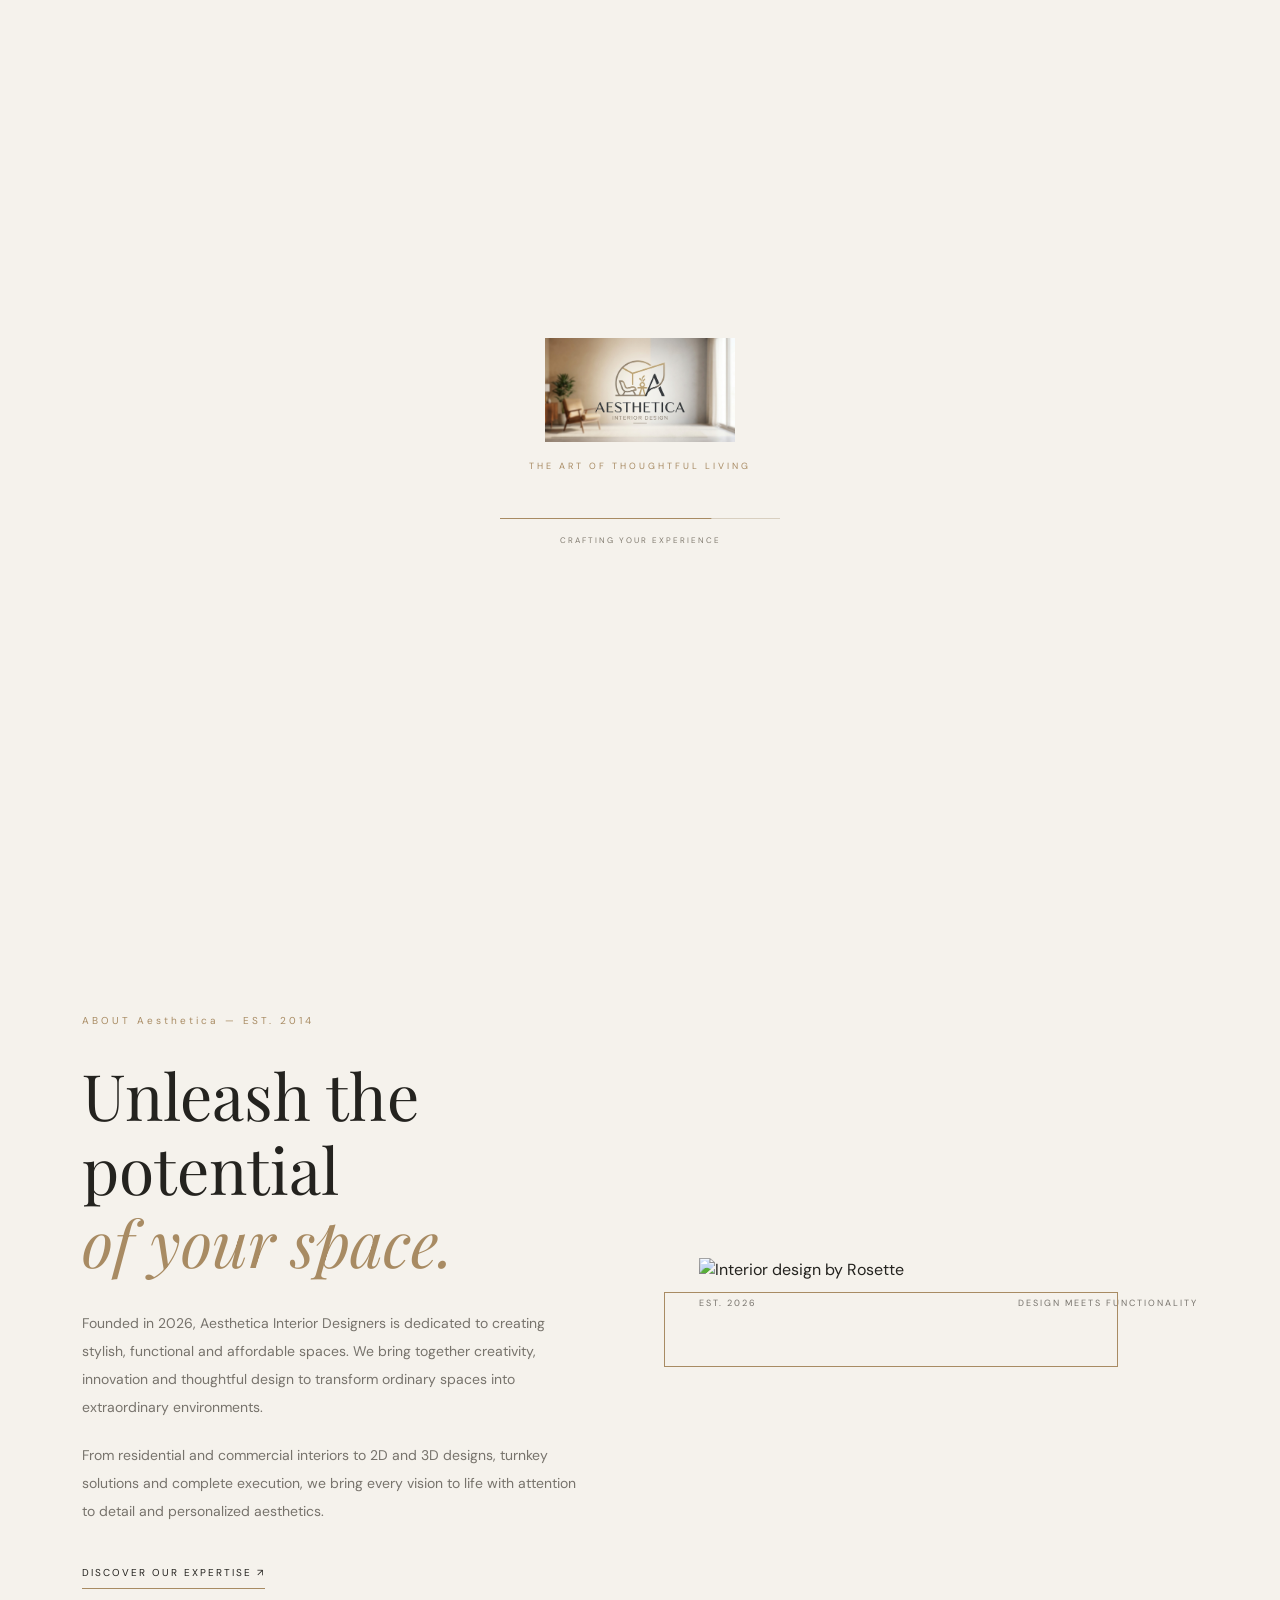
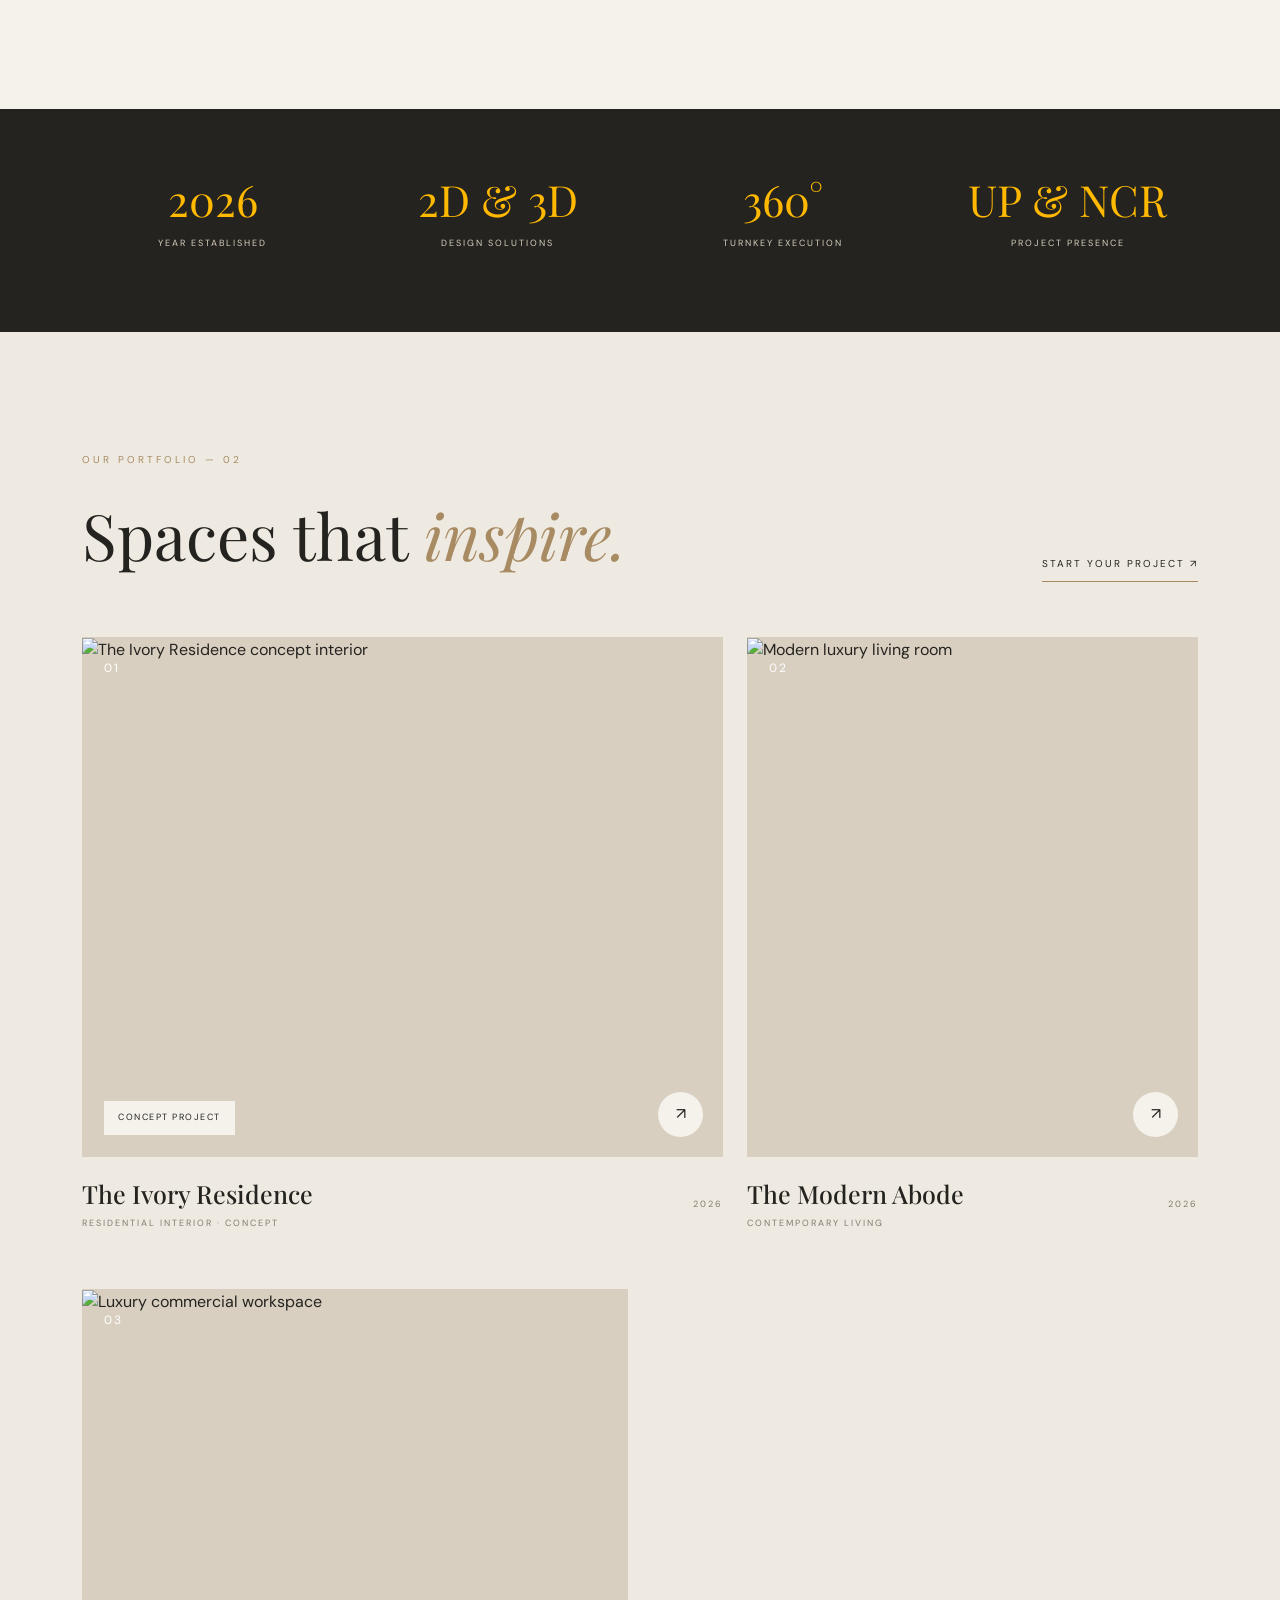
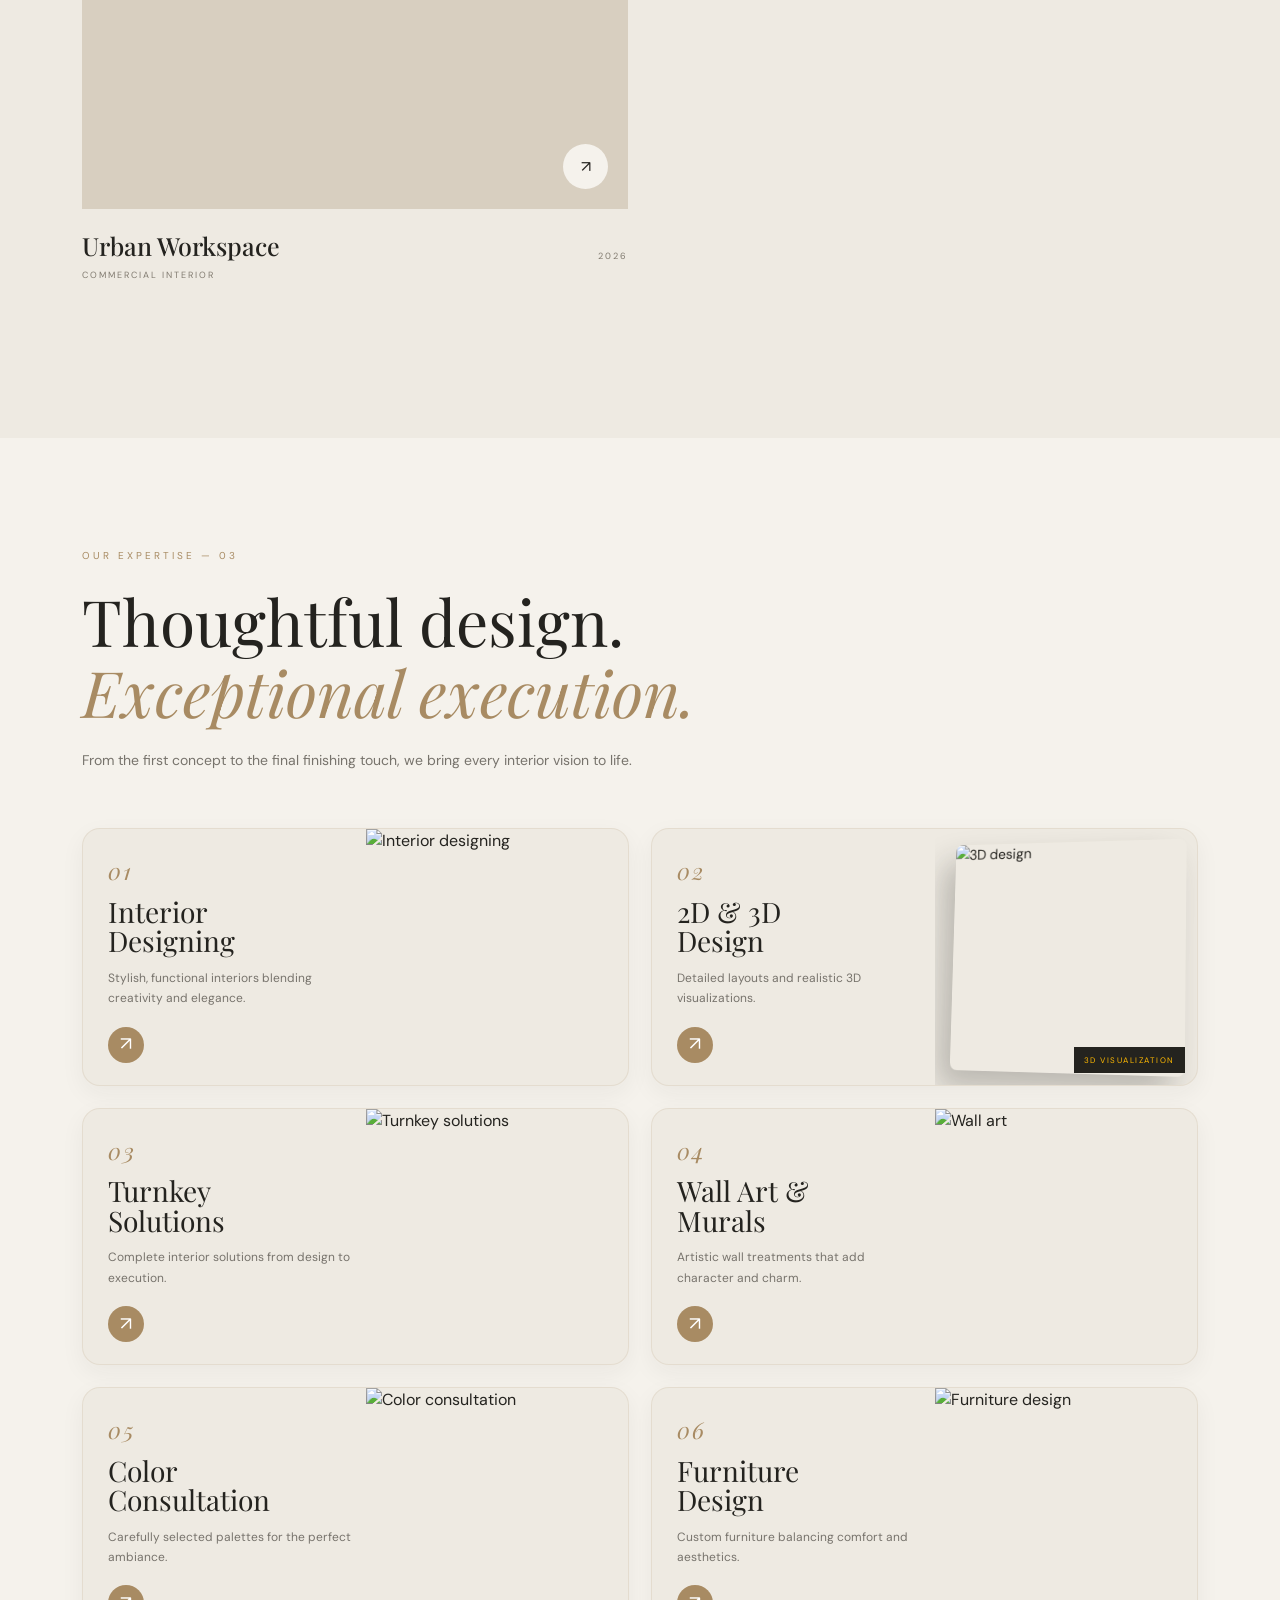
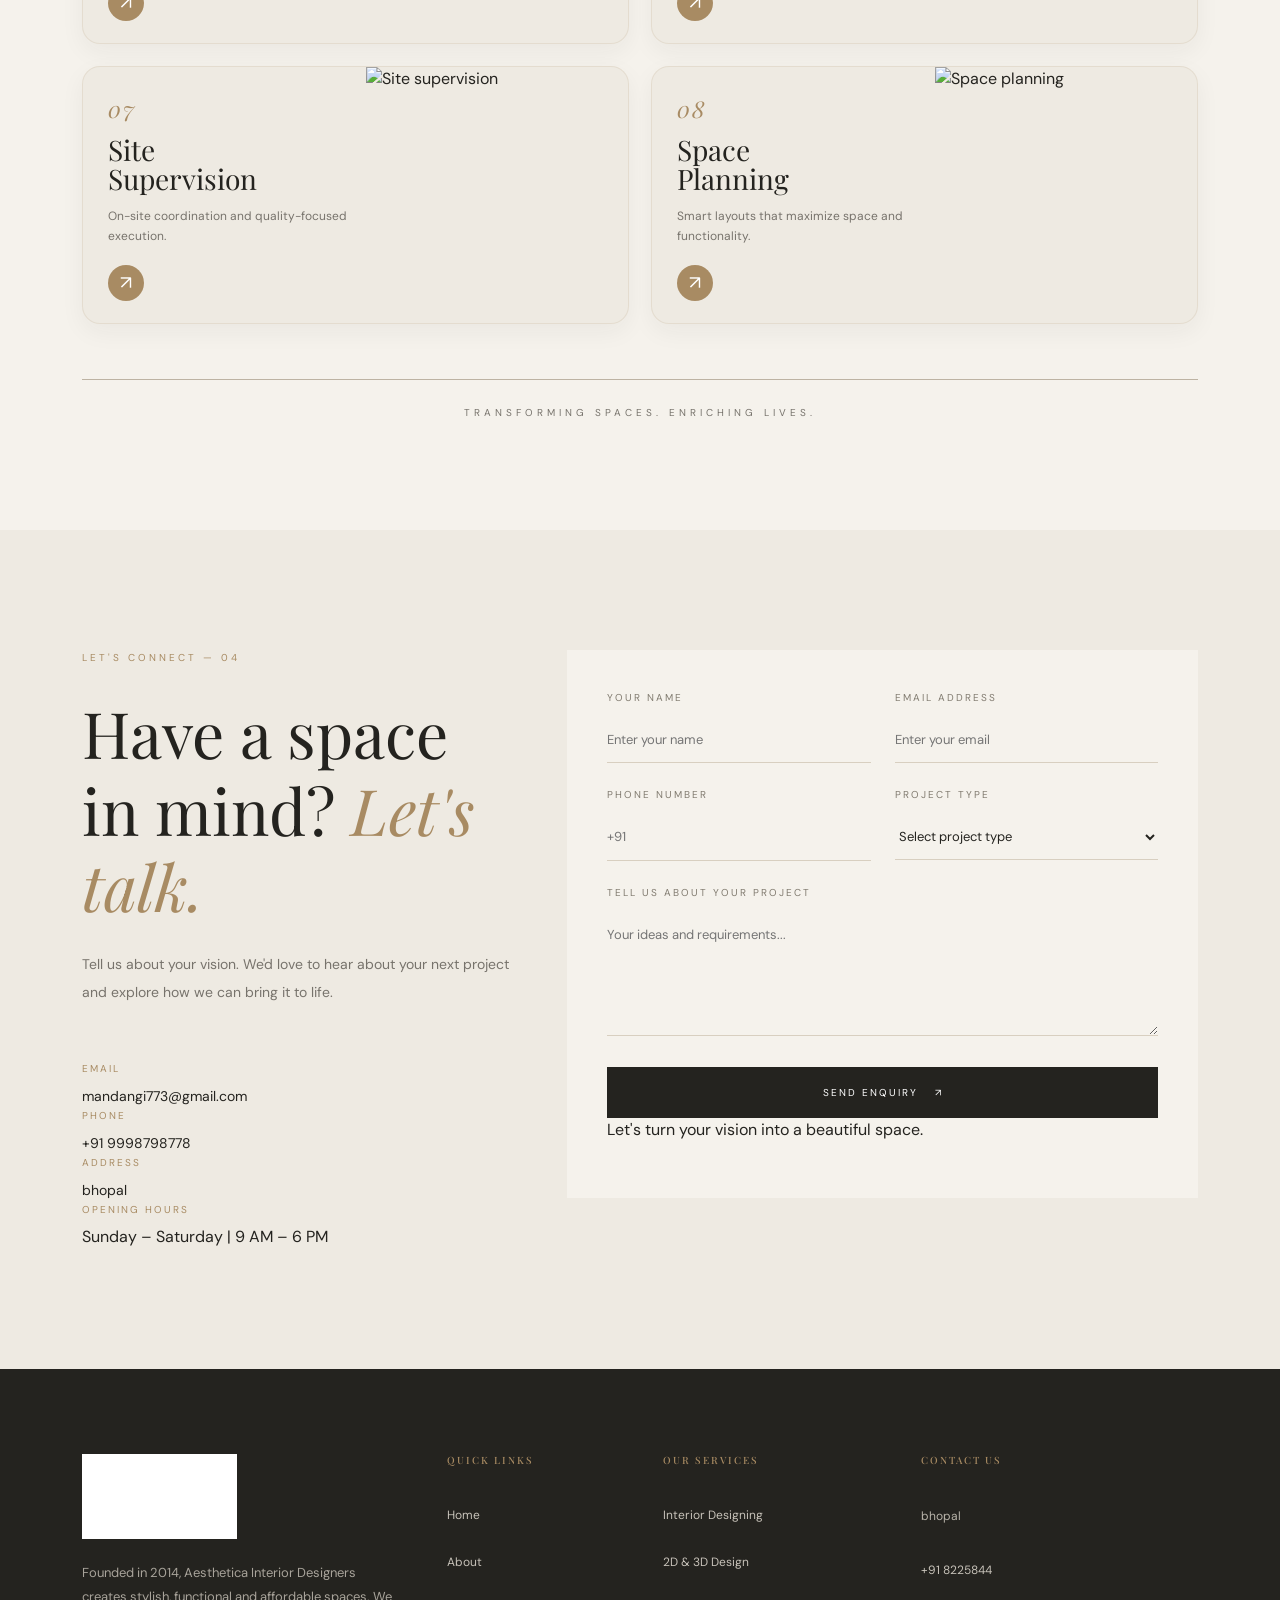
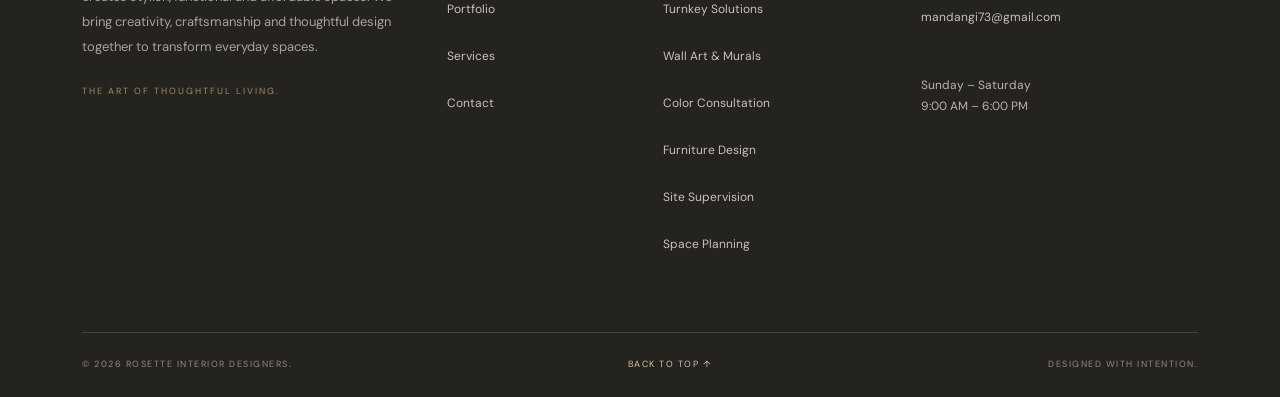
==== commit 882f34ee: "Add Aesthetica interior design website" ====
--- a/index.html
+++ b/index.html
@@ -5,7 +5,7 @@
     <meta charset="UTF-8">
     <meta name="viewport" content="width=device-width, initial-scale=1.0">
 
-    <title>ROSETTE | Luxury Interior Design Studio</title>
+    <title>Aesthetica | Luxury Interior Design Studio</title>
 
     <!-- Google Fonts -->
     <link rel="preconnect" href="https://fonts.googleapis.com">
@@ -34,8 +34,8 @@
 
     <div class="preloader-content">
 
-        <img src="https://rosetteinteriordesigners.co.in/wp-content/uploads/2023/11/rosette-logo-final-removebg-preview-1.png"
-             alt="ROSETTE"
+        <img src="246b346d-4683-463b-98aa-7b3a096261e6.webp"
+             alt="Aesthetica"
              class="preloader-logo">
 
         <p class="preloader-tagline">
@@ -68,8 +68,8 @@
             ROSETTE<span>.</span>
         </a> -->
 <a class="navbar-brand" href="#home">
-    <img src="https://rosetteinteriordesigners.co.in/wp-content/uploads/2023/11/rosette-logo-final-removebg-preview-1.png"
-         alt="Rosette Interior Designers Logo"
+    <img src="Gemini_Generated_Image_8mop9u8mop9u8mop.png"
+         alt="Aesthetica Interior Designers Logo"
          class="rosette-logo">
 </a>
 
@@ -166,7 +166,7 @@
     <div class="row align-items-center g-5">
 
       <div class="col-lg-6" data-aos="fade-right">
-        <p class="section-label">ABOUT ROSETTE — EST. 2014</p>
+        <p class="section-label">ABOUT Aesthetica — EST. 2014</p>
 
         <h2 class="about-heading">
           Unleash the potential
@@ -174,7 +174,7 @@
         </h2>
 
         <p class="about-description">
-          Founded in 2014, Rosette Interior Designers is dedicated
+          Founded in 2026, Aesthetica Interior Designers is dedicated
           to creating stylish, functional and affordable spaces.
           We bring together creativity, innovation and thoughtful
           design to transform ordinary spaces into extraordinary
@@ -202,7 +202,7 @@
           >
 
           <div class="image-caption">
-            <span>EST. 2014</span>
+            <span>EST. 2026</span>
             <span>DESIGN MEETS FUNCTIONALITY</span>
           </div>
         </div>
@@ -228,7 +228,7 @@
     <div class="row g-4 text-center">
 
       <div class="col-6 col-lg-3">
-        <h2>2014</h2>
+        <h2>2026</h2>
         <p>YEAR ESTABLISHED</p>
       </div>
 
@@ -502,7 +502,7 @@
 
       <div class="modal-image-wrapper">
         <img id="modalImage" src="" alt="">
-        <span class="modal-image-label">ROSETTE — OUR EXPERTISE</span>
+        <span class="modal-image-label">Aesthetica — OUR EXPERTISE</span>
       </div>
 
       <div class="modal-content">
@@ -574,15 +574,15 @@
 
                     <div class="contact-detail-item">
                         <p>EMAIL</p>
-                        <a href="mailto:rosetteinteriordesigners@gmail.com">
-                            rosetteinteriordesigners@gmail.com
+                        <a href="mailto:mandangi773@gmail.com">
+                            mandangi773@gmail.com
                         </a>
                     </div>
 
                     <div class="contact-detail-item">
                         <p>PHONE</p>
-                        <a href="tel:+918896410665">
-                            +91 8896410665
+                        <a href="tel:+919998798778">
+                            +91 9998798778
                         </a>
                     </div>
 
@@ -590,8 +590,7 @@
                         <p>ADDRESS</p>
                         <a href="https://www.google.com/maps/search/?api=1&query=521%2F1+Bara+Chandganj+Near+Raidas+Crossing+Lucknow+Uttar+Pradesh+226024"
                            target="_blank">
-                            521/1, Bara Chandganj, Near Raidas Crossing,
-                            Lucknow, Uttar Pradesh – 226024 ↗
+                           bhopal
                         </a>
                     </div>
 
@@ -681,42 +680,6 @@
 
 
 
-<!-- footer -->
-<!-- <footer class="rosette-footer">
-  <div class="container">
-    <div class="footer-top">
-      <div class="footer-main">
-        <a href="#home" class="footer-logo">ROSETTE<span>.</span></a>
-        <p>The Art of Thoughtful Living.</p>
-      </div>
-
-      <div class="footer-column">
-        <h4>EXPLORE</h4>
-        <a href="#home">Home</a>
-        <a href="#about">About</a>
-        <a href="#projects">Projects</a>
-        <a href="#services">Services</a>
-      </div>
-
-      <div class="footer-column">
-        <h4>CONNECT</h4>
-        <a href="#contact">Contact Us</a>
-        <a href="mailto:hello@rosette.design">Email Us ↗</a>
-        <a href="#" target="_blank">Instagram ↗</a>
-      </div>
-    </div>
-
-    <div class="footer-bottom">
-      <span>© 2026 ROSETTE. ALL RIGHTS RESERVED.</span>
-      <a href="#home">BACK TO TOP ↑</a>
-      <span>DESIGNED WITH INTENTION.</span>
-    </div>
-  </div>
-</footer> -->
-
-
-
-
 <footer class="rosette-footer">
     <div class="container">
 
@@ -725,12 +688,12 @@
             <!-- BRAND -->
             <div class="footer-main">
                 <a href="#home" class="footer-logo">
-                    <img src="https://rosetteinteriordesigners.co.in/wp-content/uploads/2023/11/rosette-logo-final-removebg-preview-1.png"
-                         alt="Rosette Interior Designers">
+                    <img src="Gemini_Generated_Image_8mop9u8mop9u8mop.png"
+                         alt="Aesthetica Interior Designers">
                 </a>
 
                 <p class="footer-about">
-                    Founded in 2014, Rosette Interior Designers creates
+                    Founded in 2014, Aesthetica Interior Designers creates
                     stylish, functional and affordable spaces. We bring
                     creativity, craftsmanship and thoughtful design
                     together to transform everyday spaces.
@@ -774,16 +737,15 @@
                 <h4>CONTACT US</h4>
 
                 <p>
-                    521/1, Bara Chandganj, Near Raidas Crossing,
-                    Lucknow, Uttar Pradesh – 226024
+                    bhopal
                 </p>
 
-                <a href="tel:+918896410665">
-                    +91 8896410665
+                <a href="tel:+91889641">
+                    +91 8225844
                 </a>
 
-                <a href="mailto:rosetteinteriordesigners@gmail.com">
-                    rosetteinteriordesigners@gmail.com
+                <a href="mailto:mandangi773@gmail.com">
+                    mandangi73@gmail.com
                 </a>
 
                 <p class="footer-hours">
